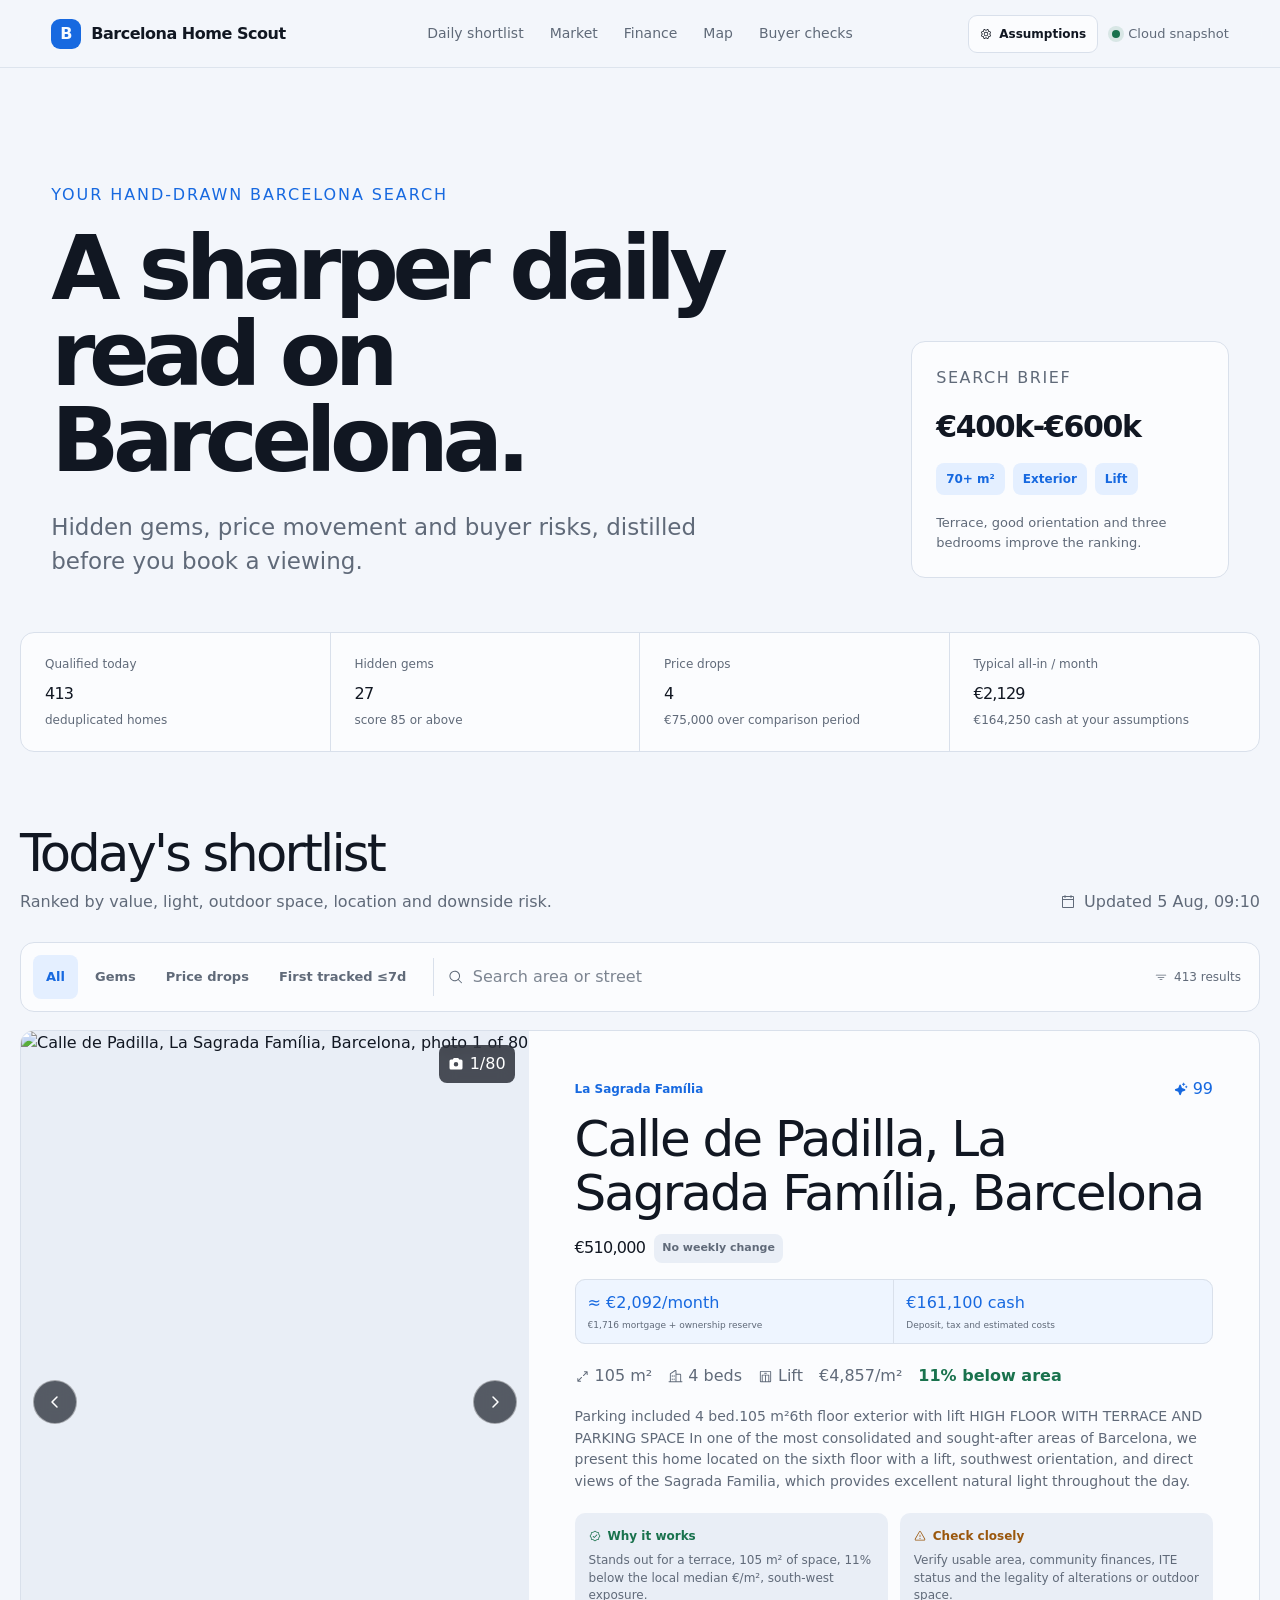
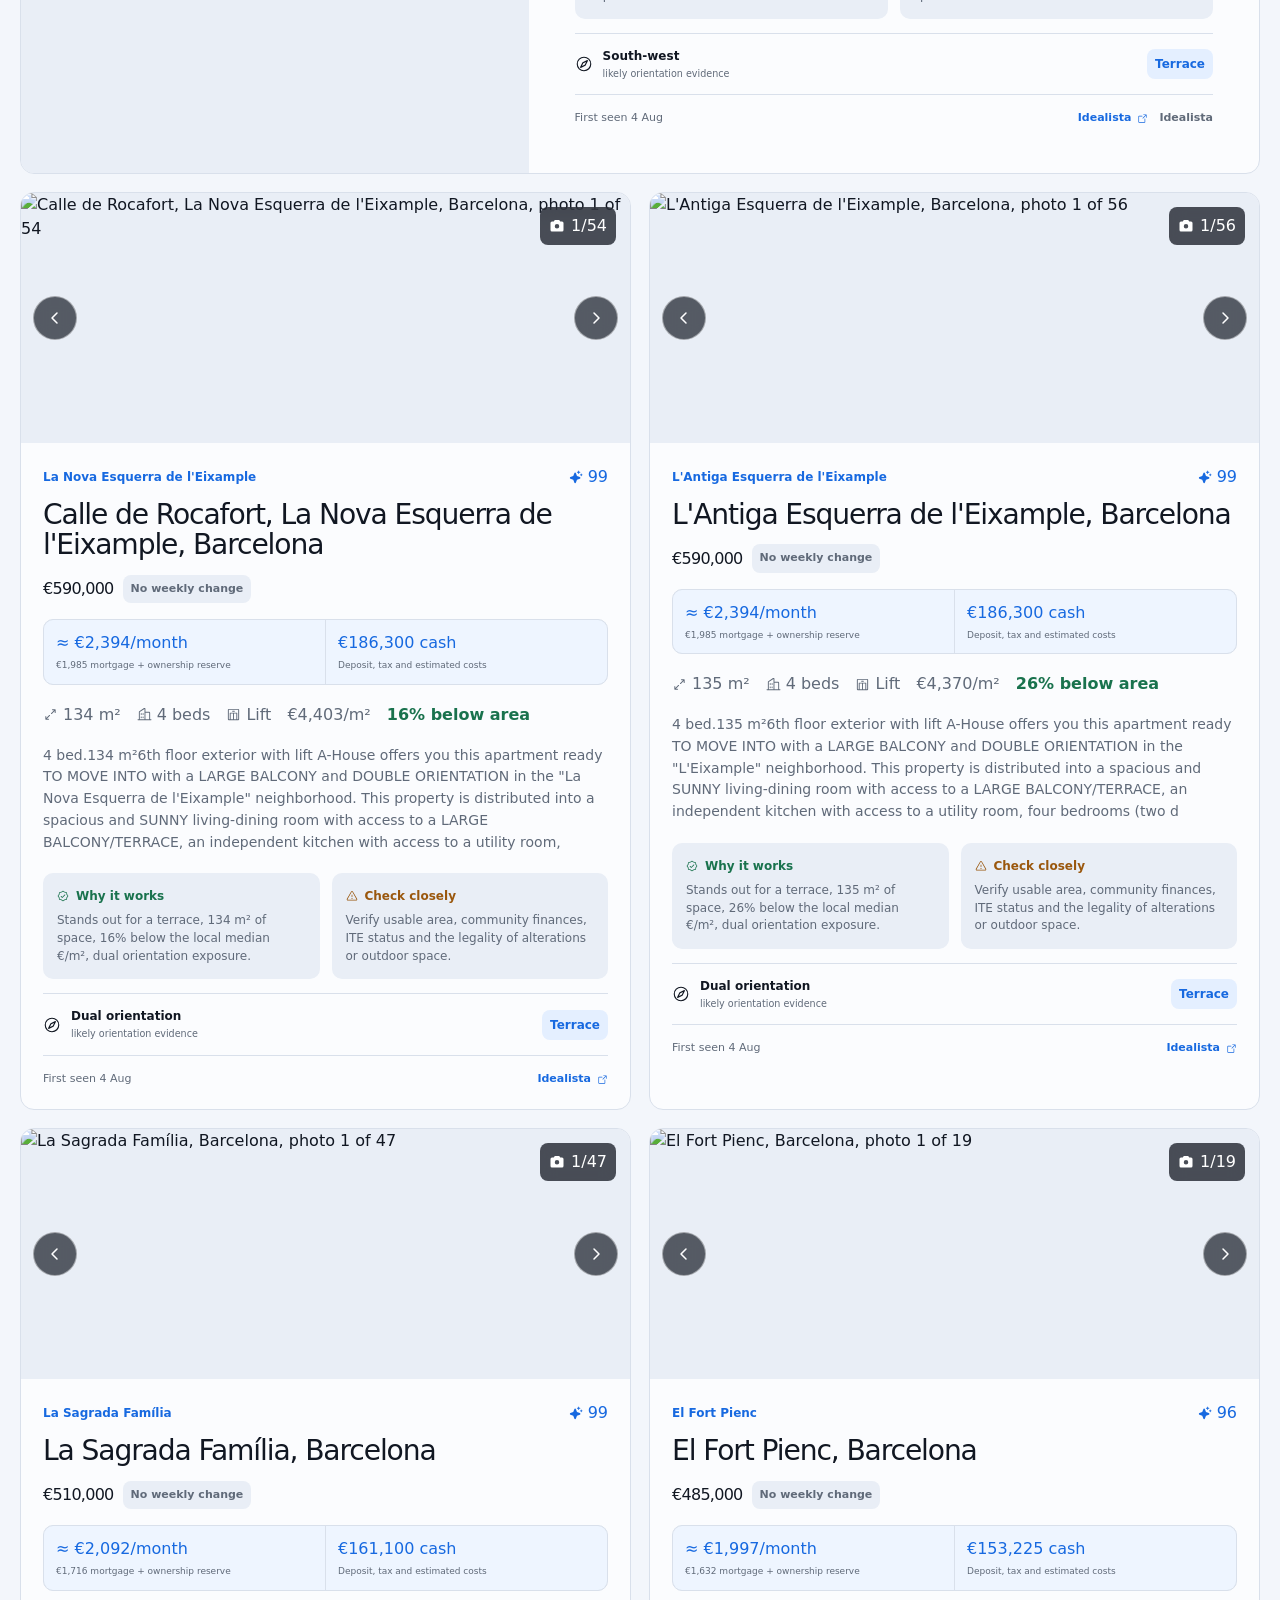
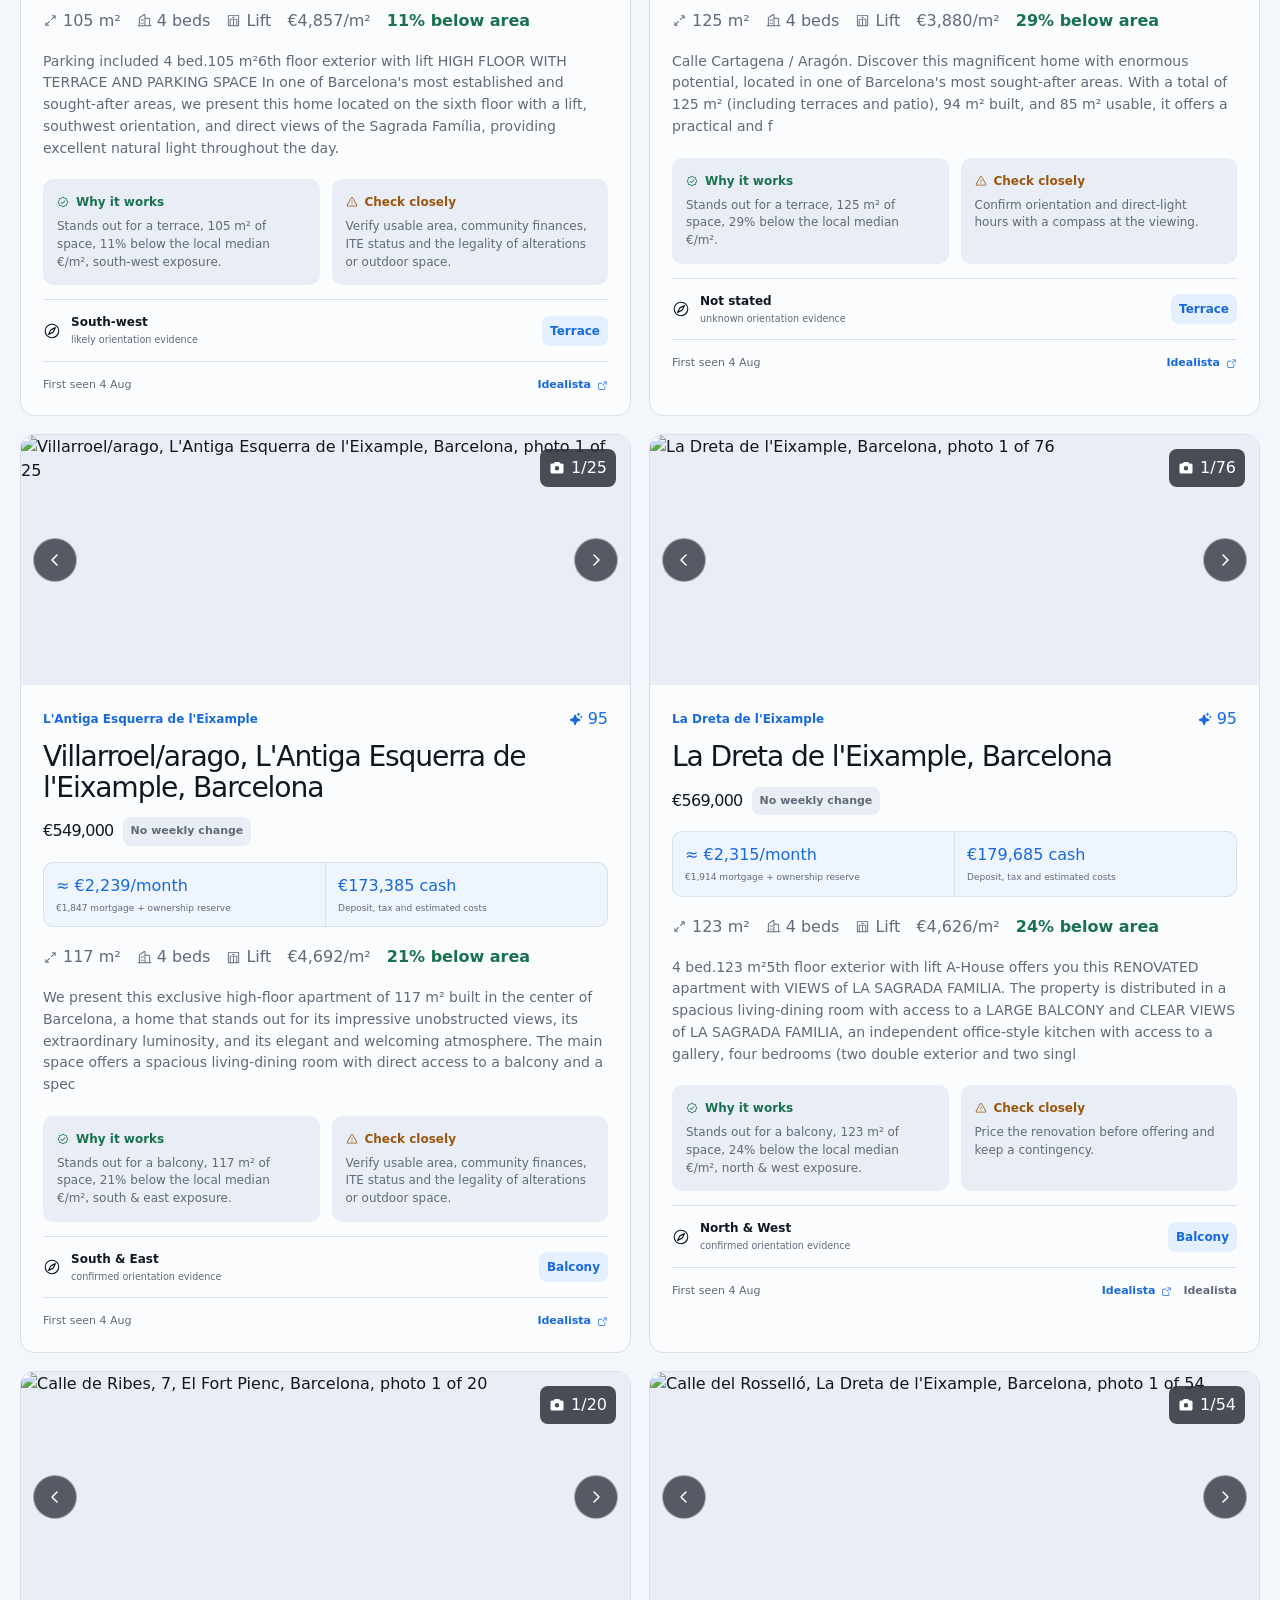
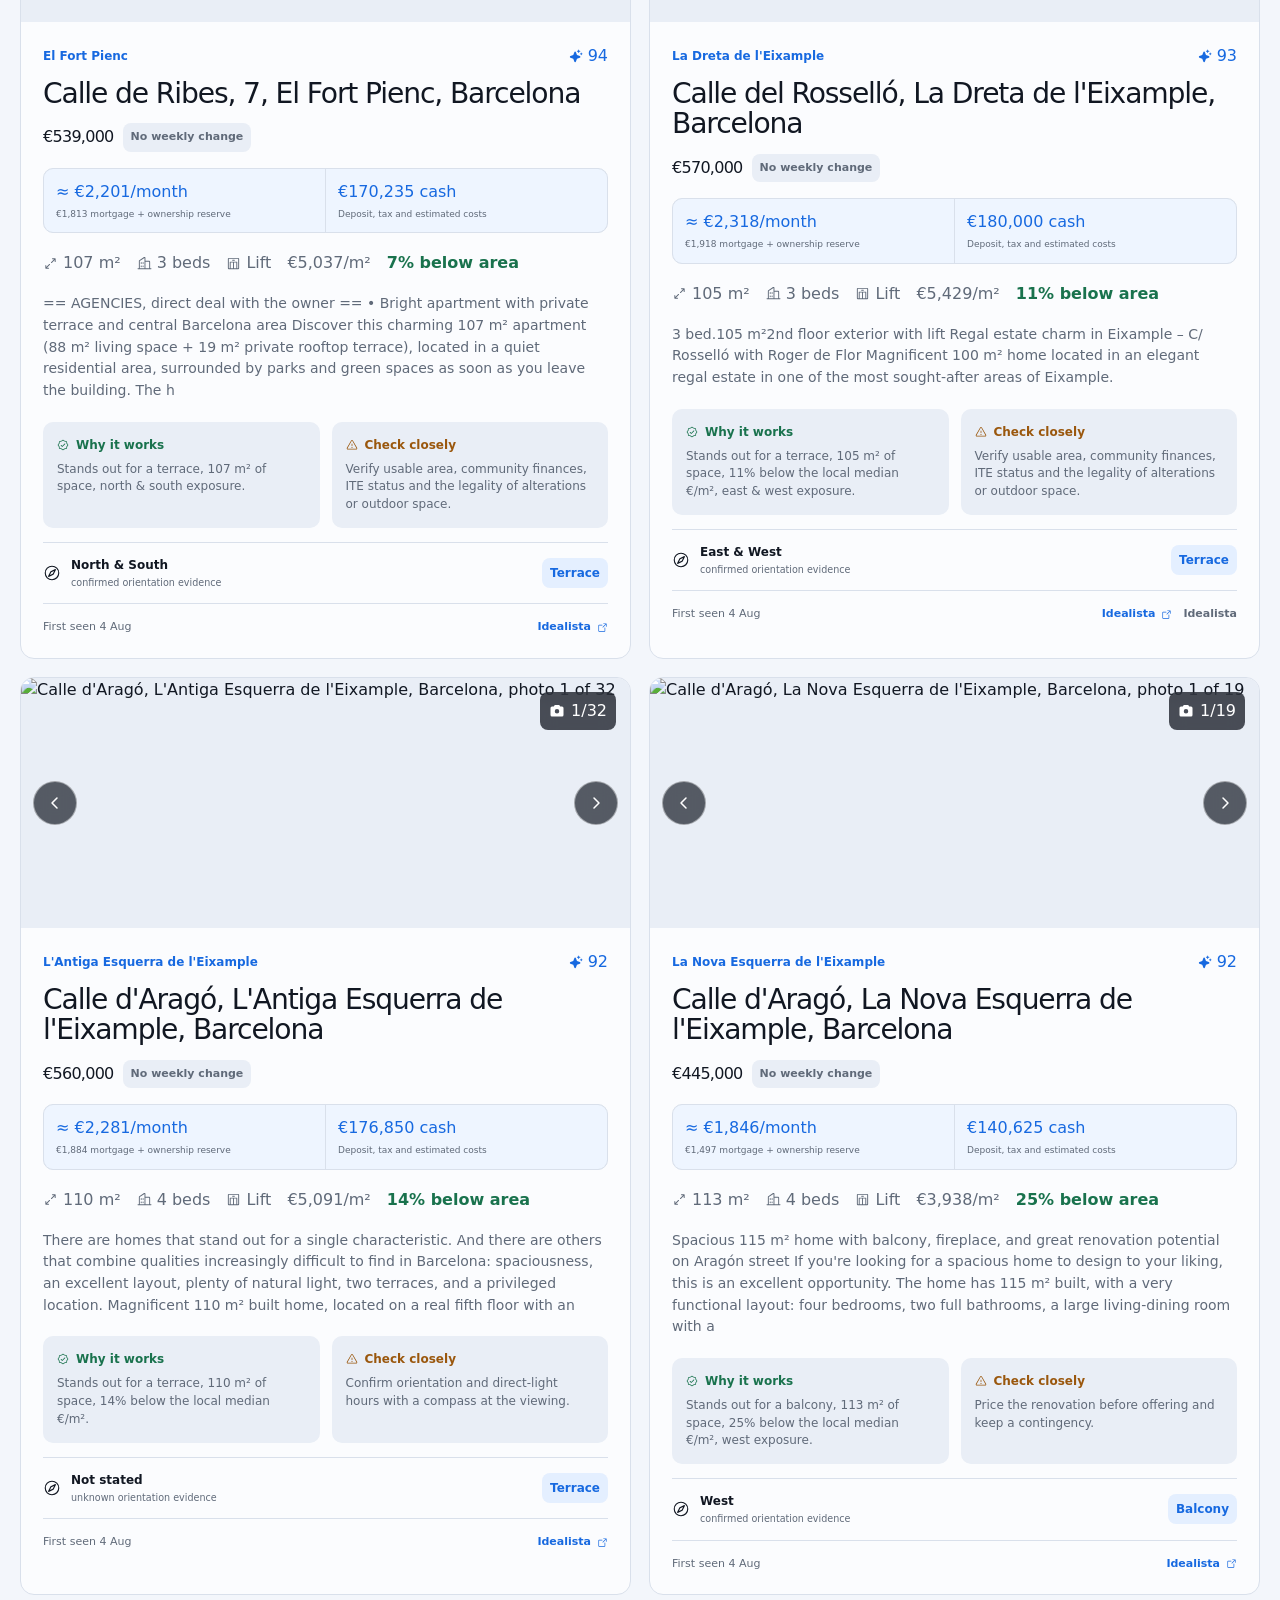
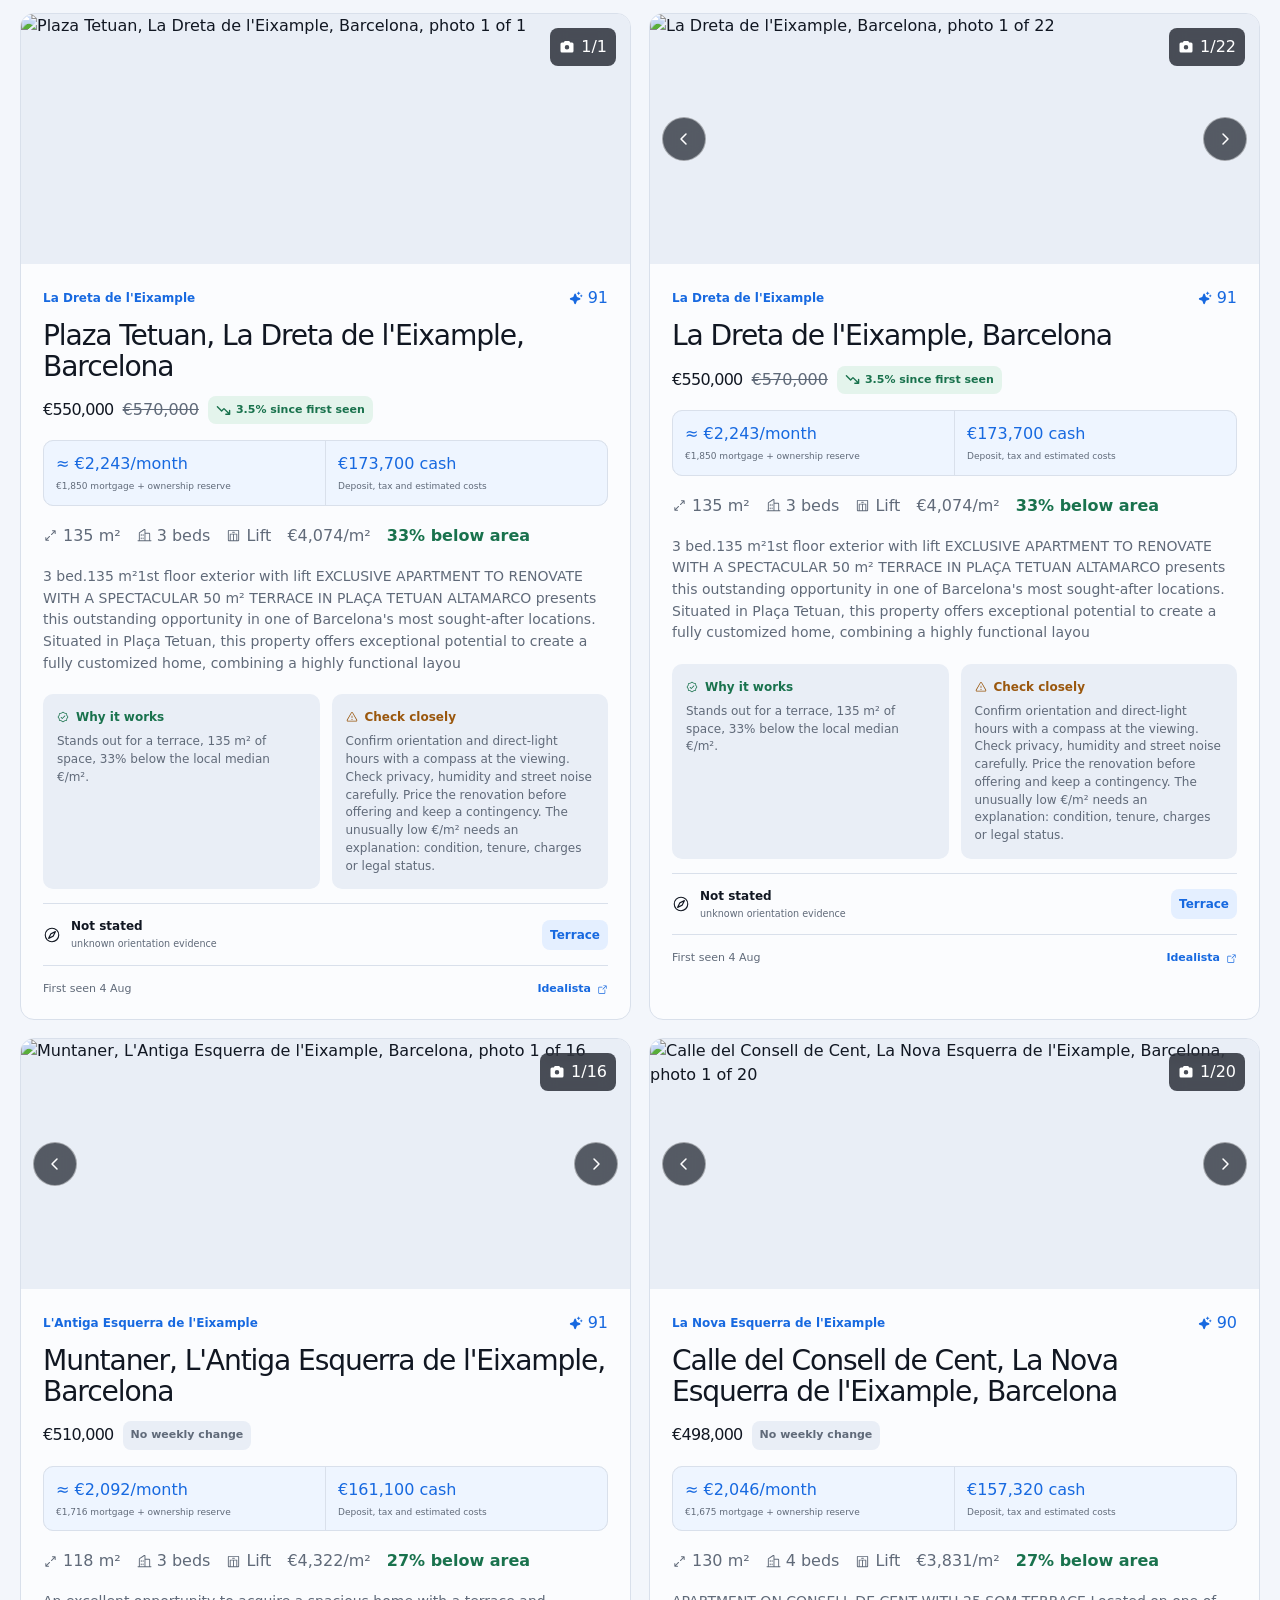
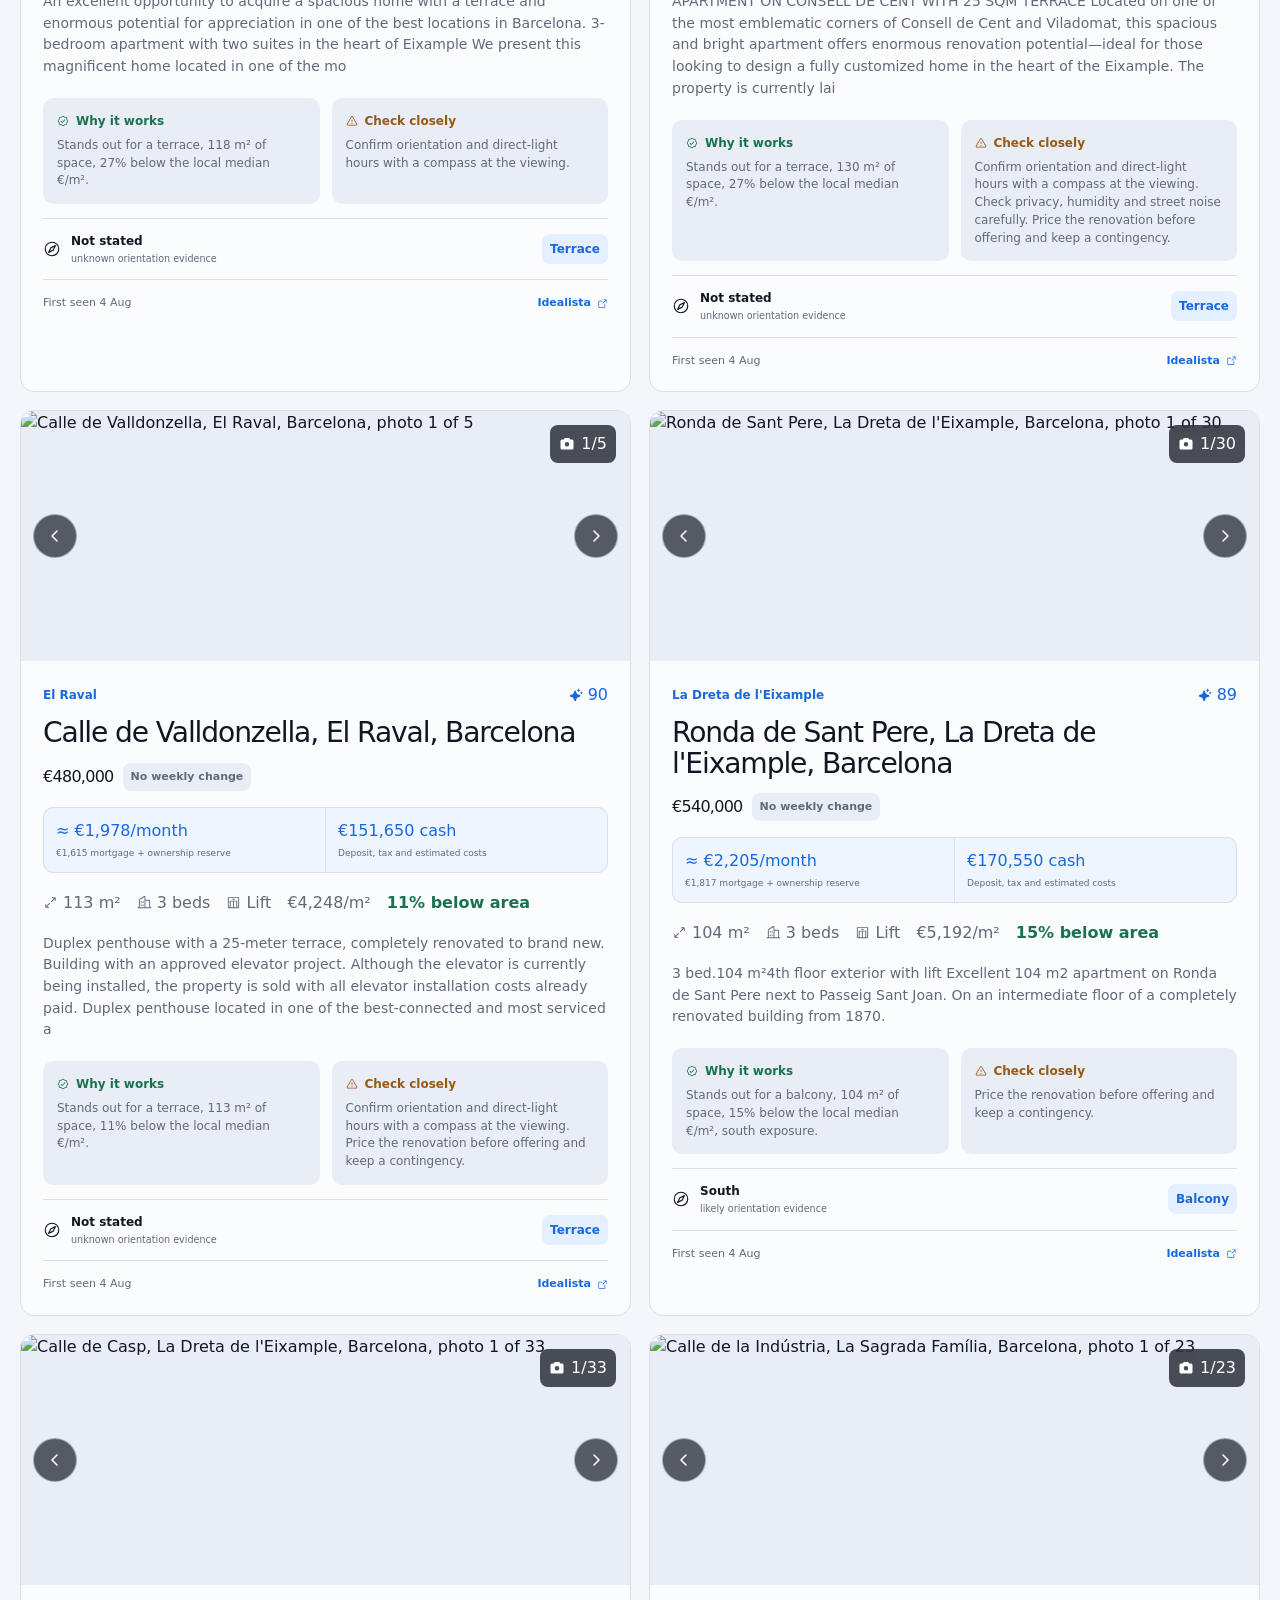
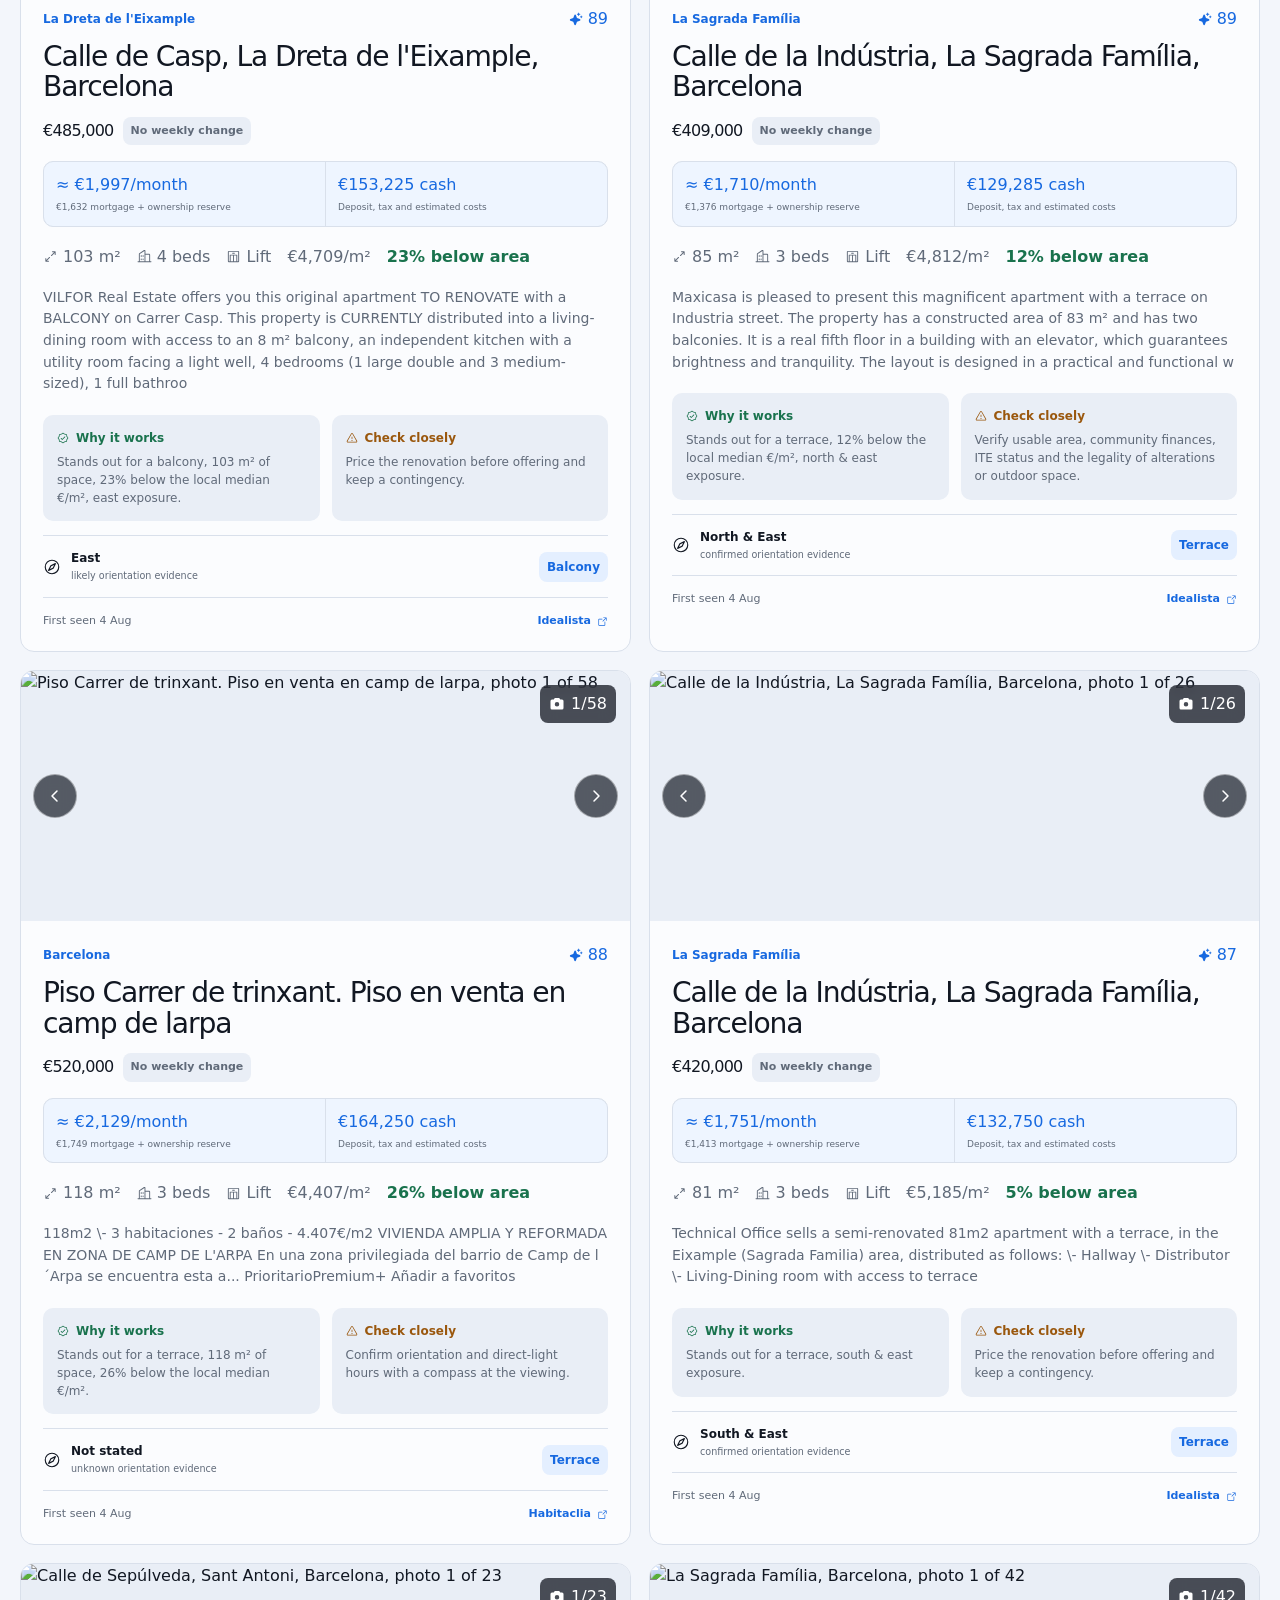
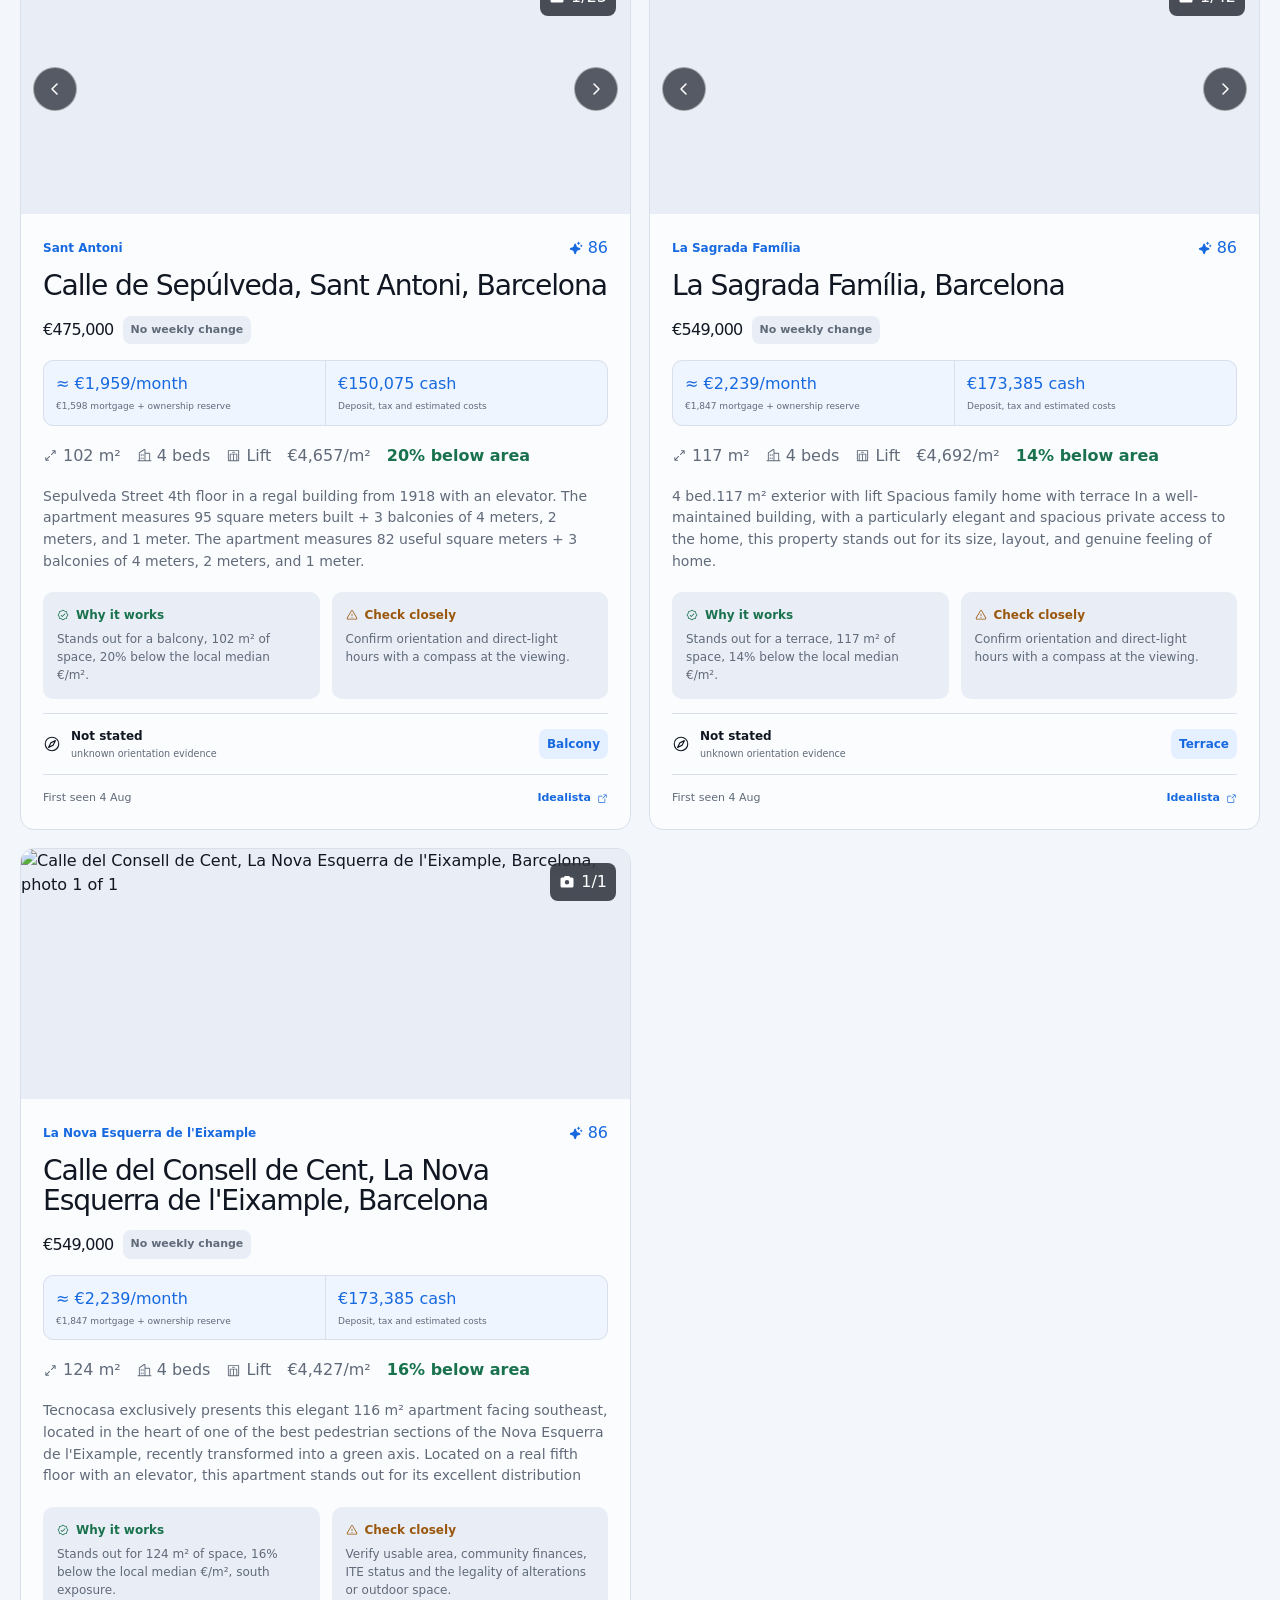
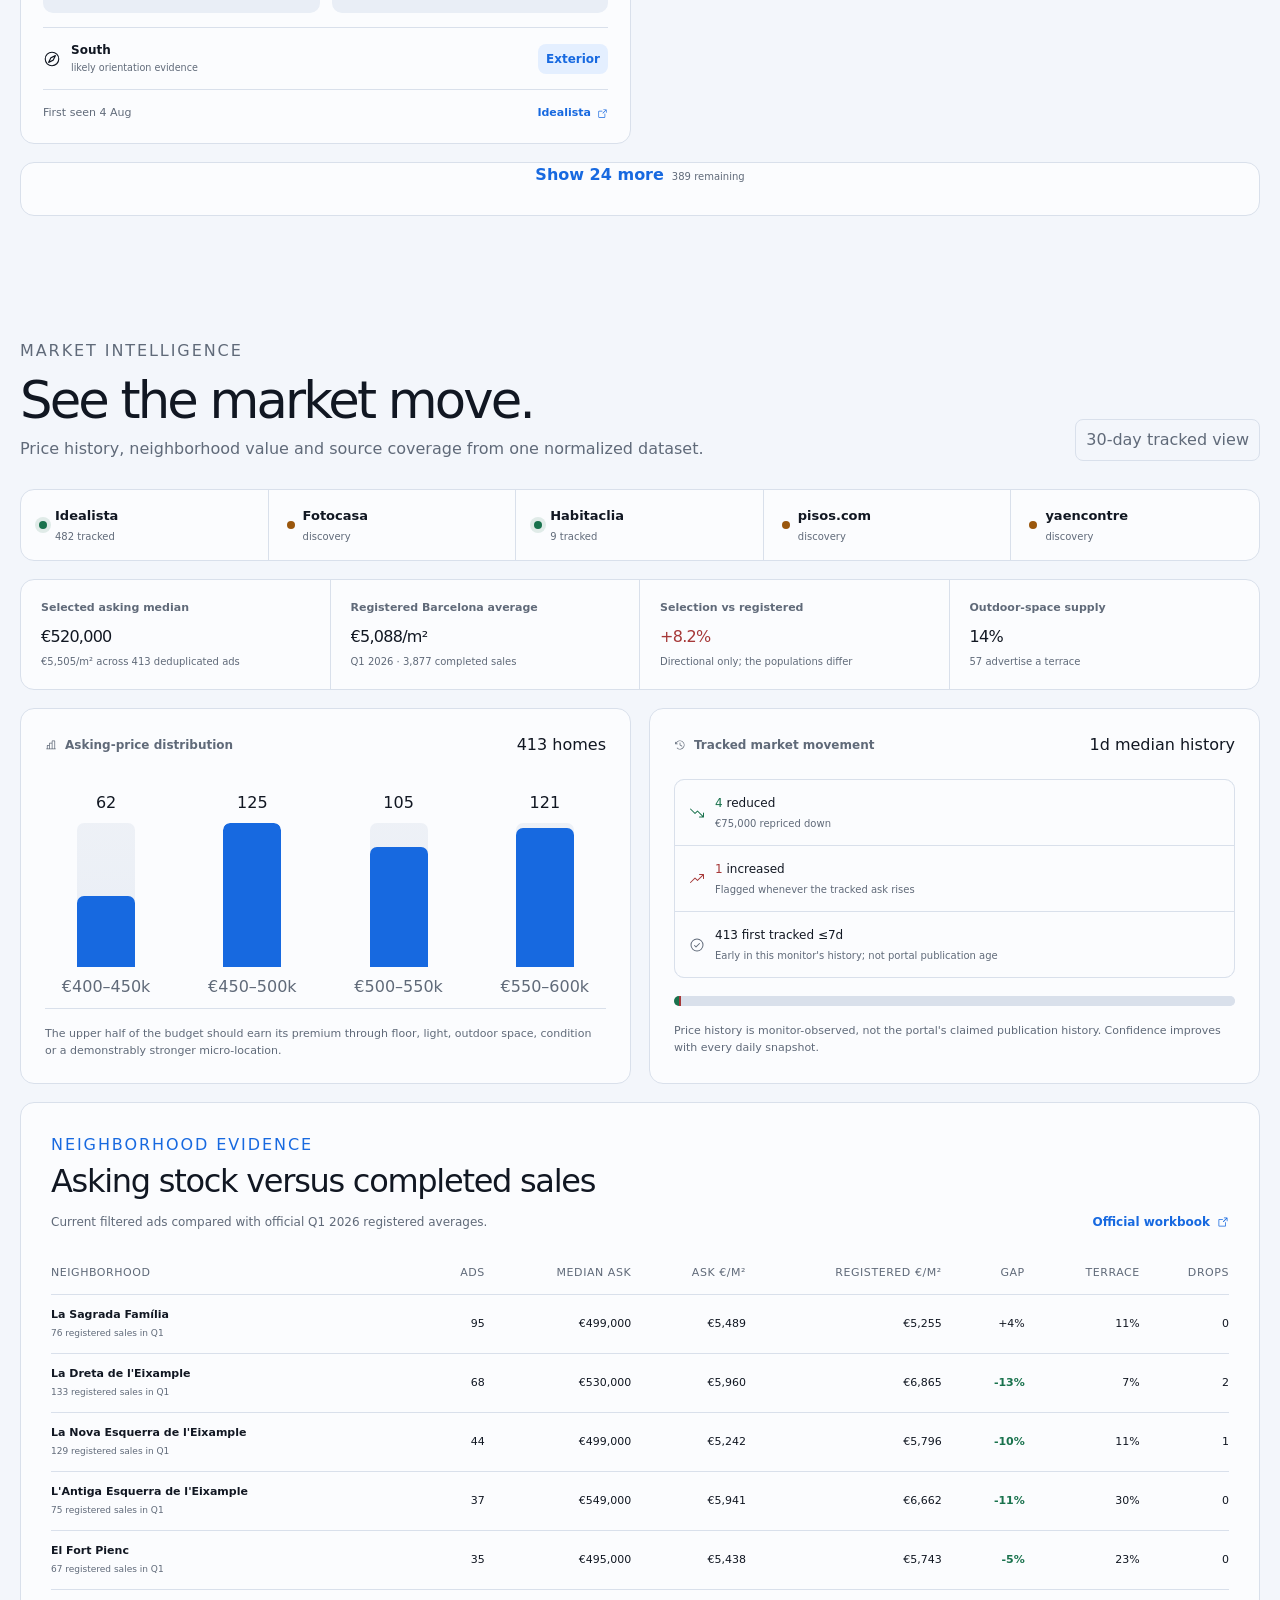
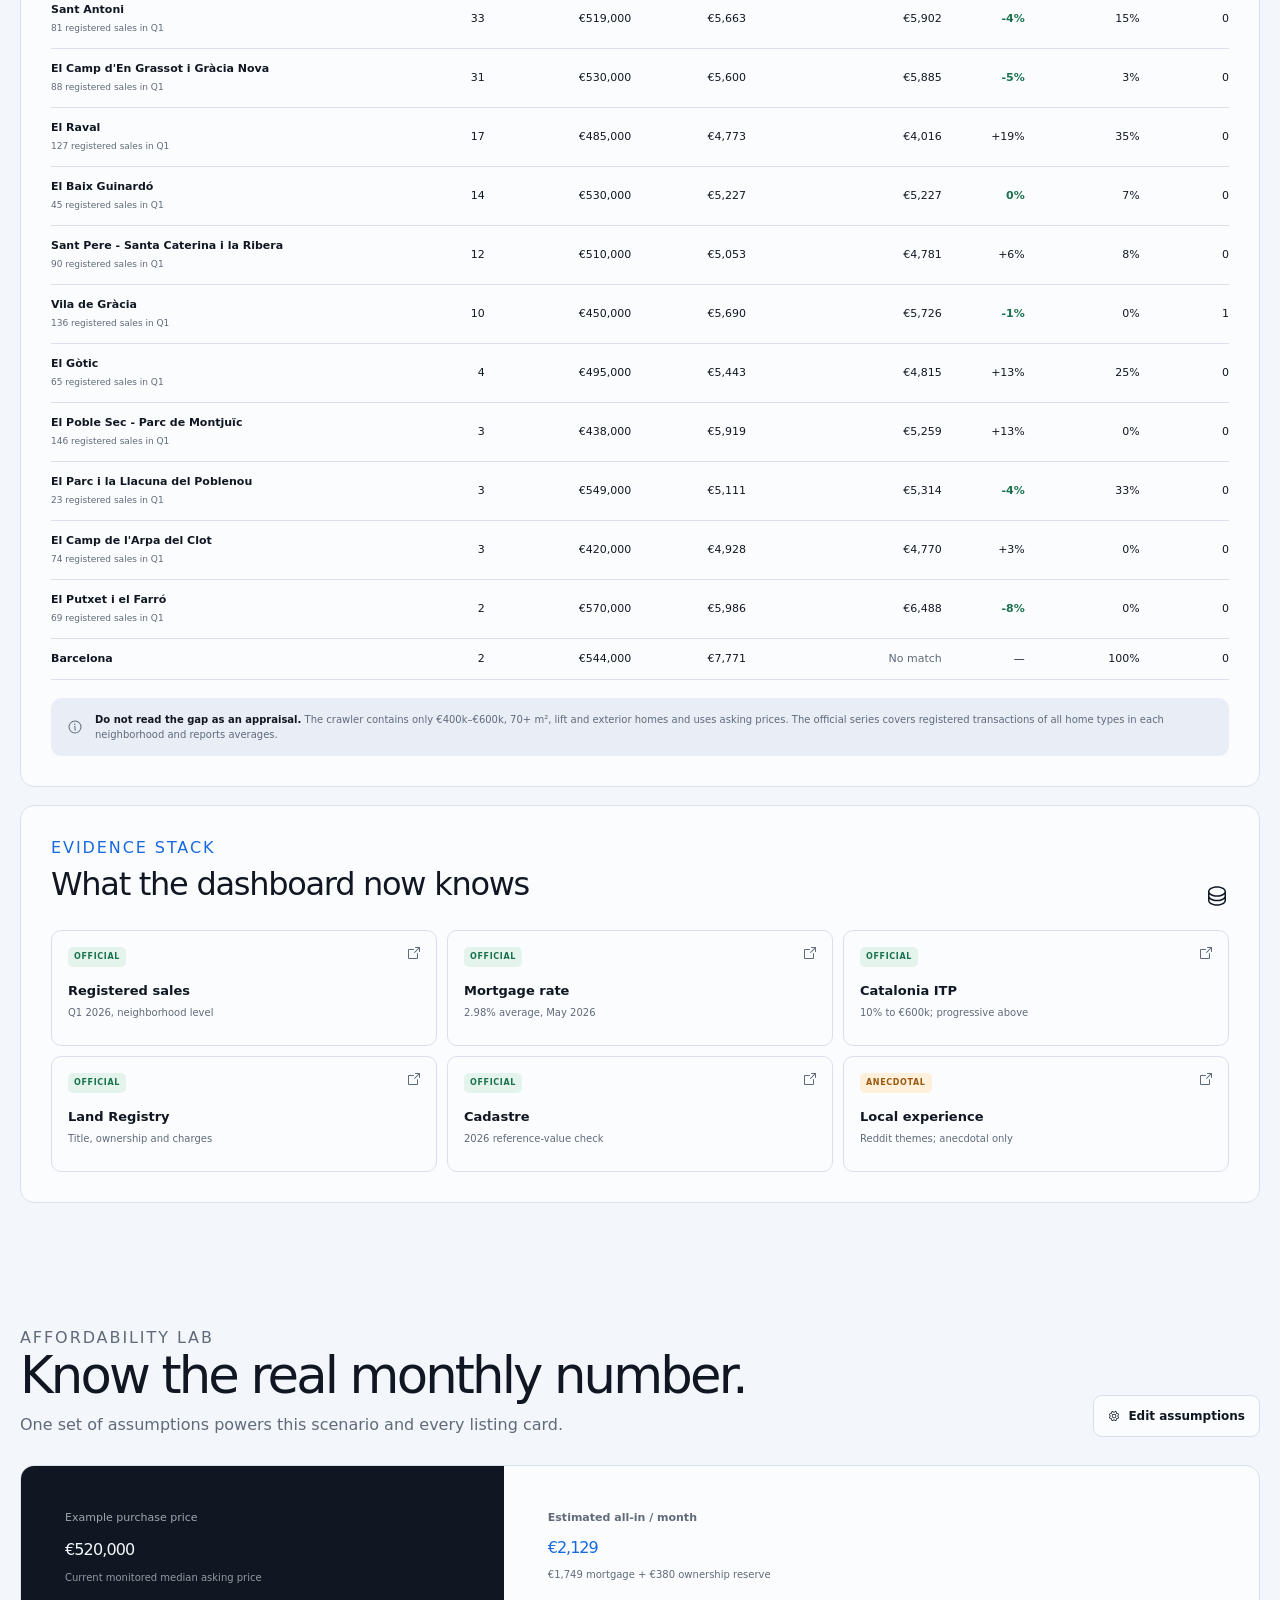
==== index.html @ 6742b520 "Publish Barcelona Home Scout" ====
<!doctype html>
<html lang="en">
  <head>
    <meta charset="UTF-8" />
    <meta name="viewport" content="width=device-width, initial-scale=1.0" />
    <meta name="theme-color" content="#f3f6fb" />
    <meta name="description" content="Daily Barcelona home shortlist, price history, market intelligence and buyer checks." />
    <meta property="og:title" content="Barcelona Home Scout" />
    <meta property="og:description" content="A sharper daily read on Barcelona property." />
    <meta property="og:image" content="og.png" />
    <title>Barcelona Home Scout</title>

    <script type="importmap">
      {"imports":{"maplibre-gl":"https://esm.sh/maplibre-gl@6.1.0"}}
    </script>
    <script type="module" crossorigin src="/assets/index-9-mcJP5x.js"></script>
    <link rel="stylesheet" crossorigin href="/assets/index-QOcXrT7m.css">
  </head>
  <body>
    <div id="root"></div>
  </body>
</html>
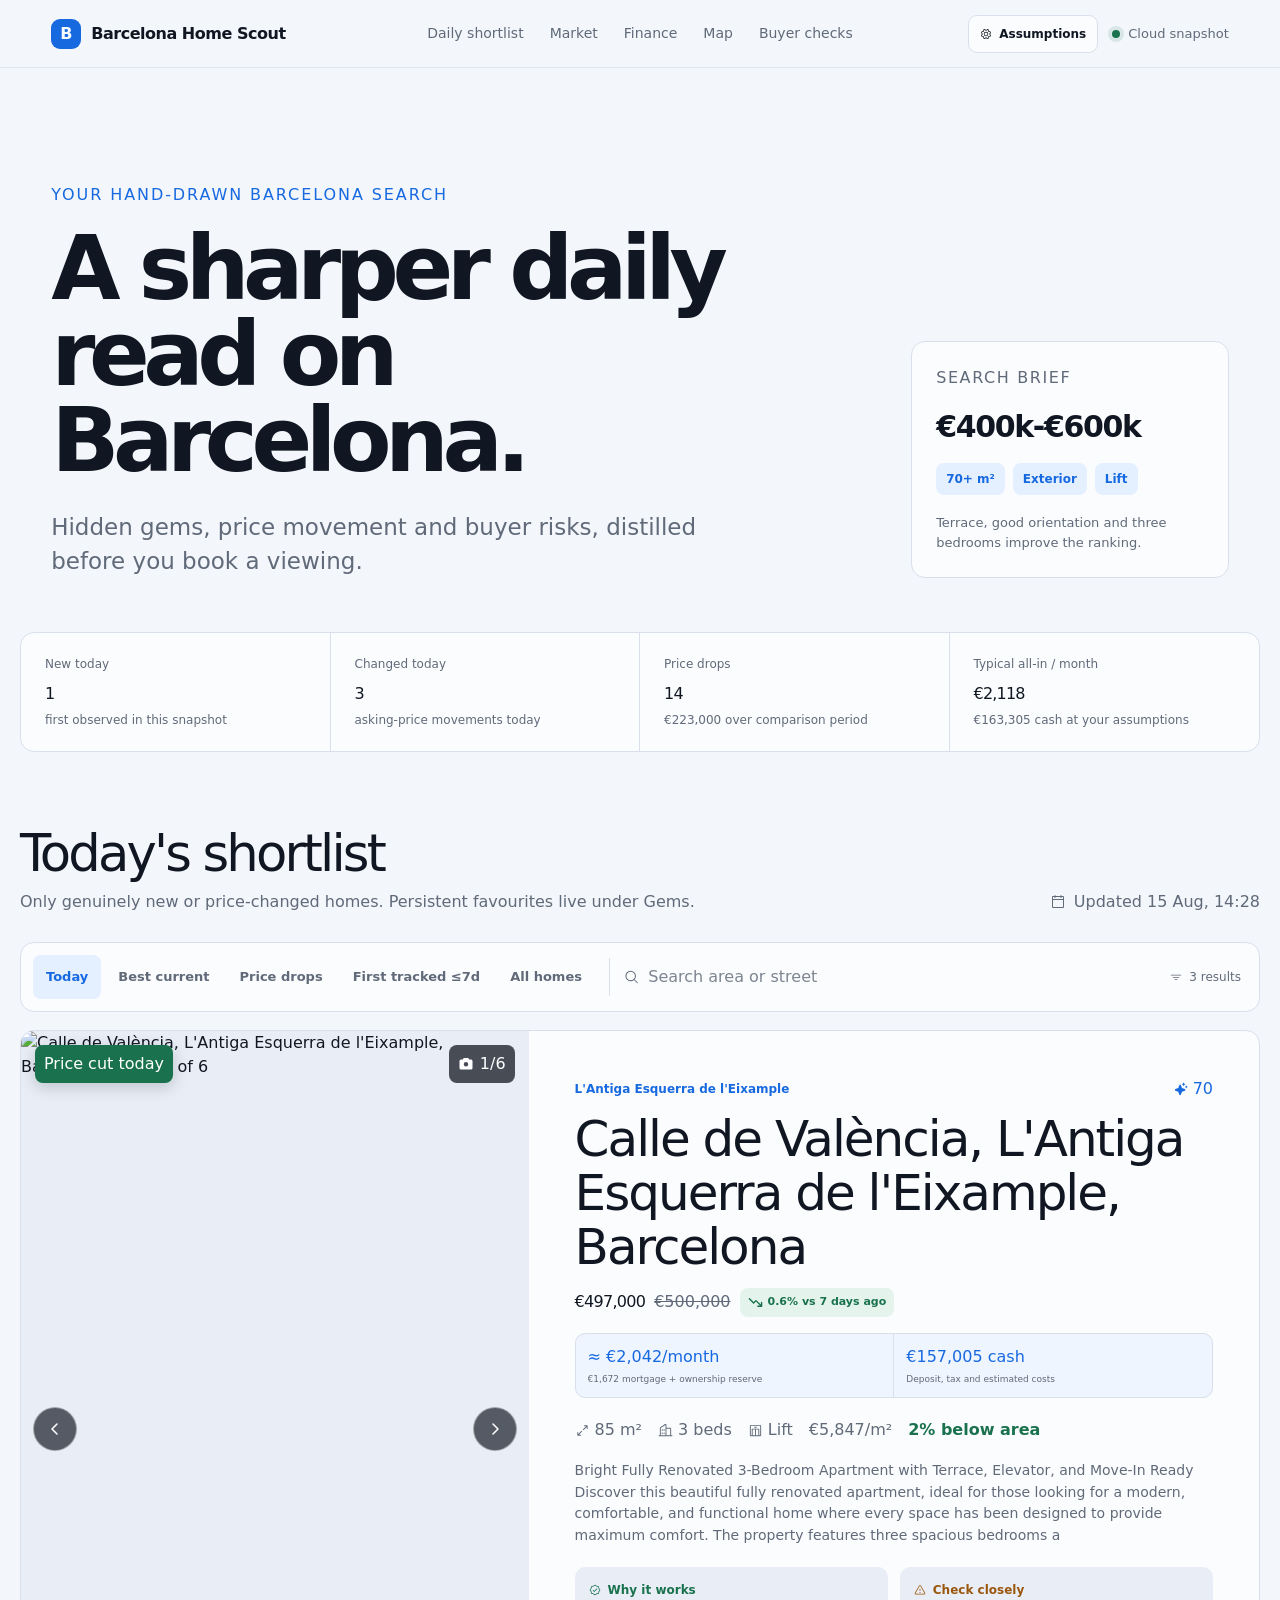
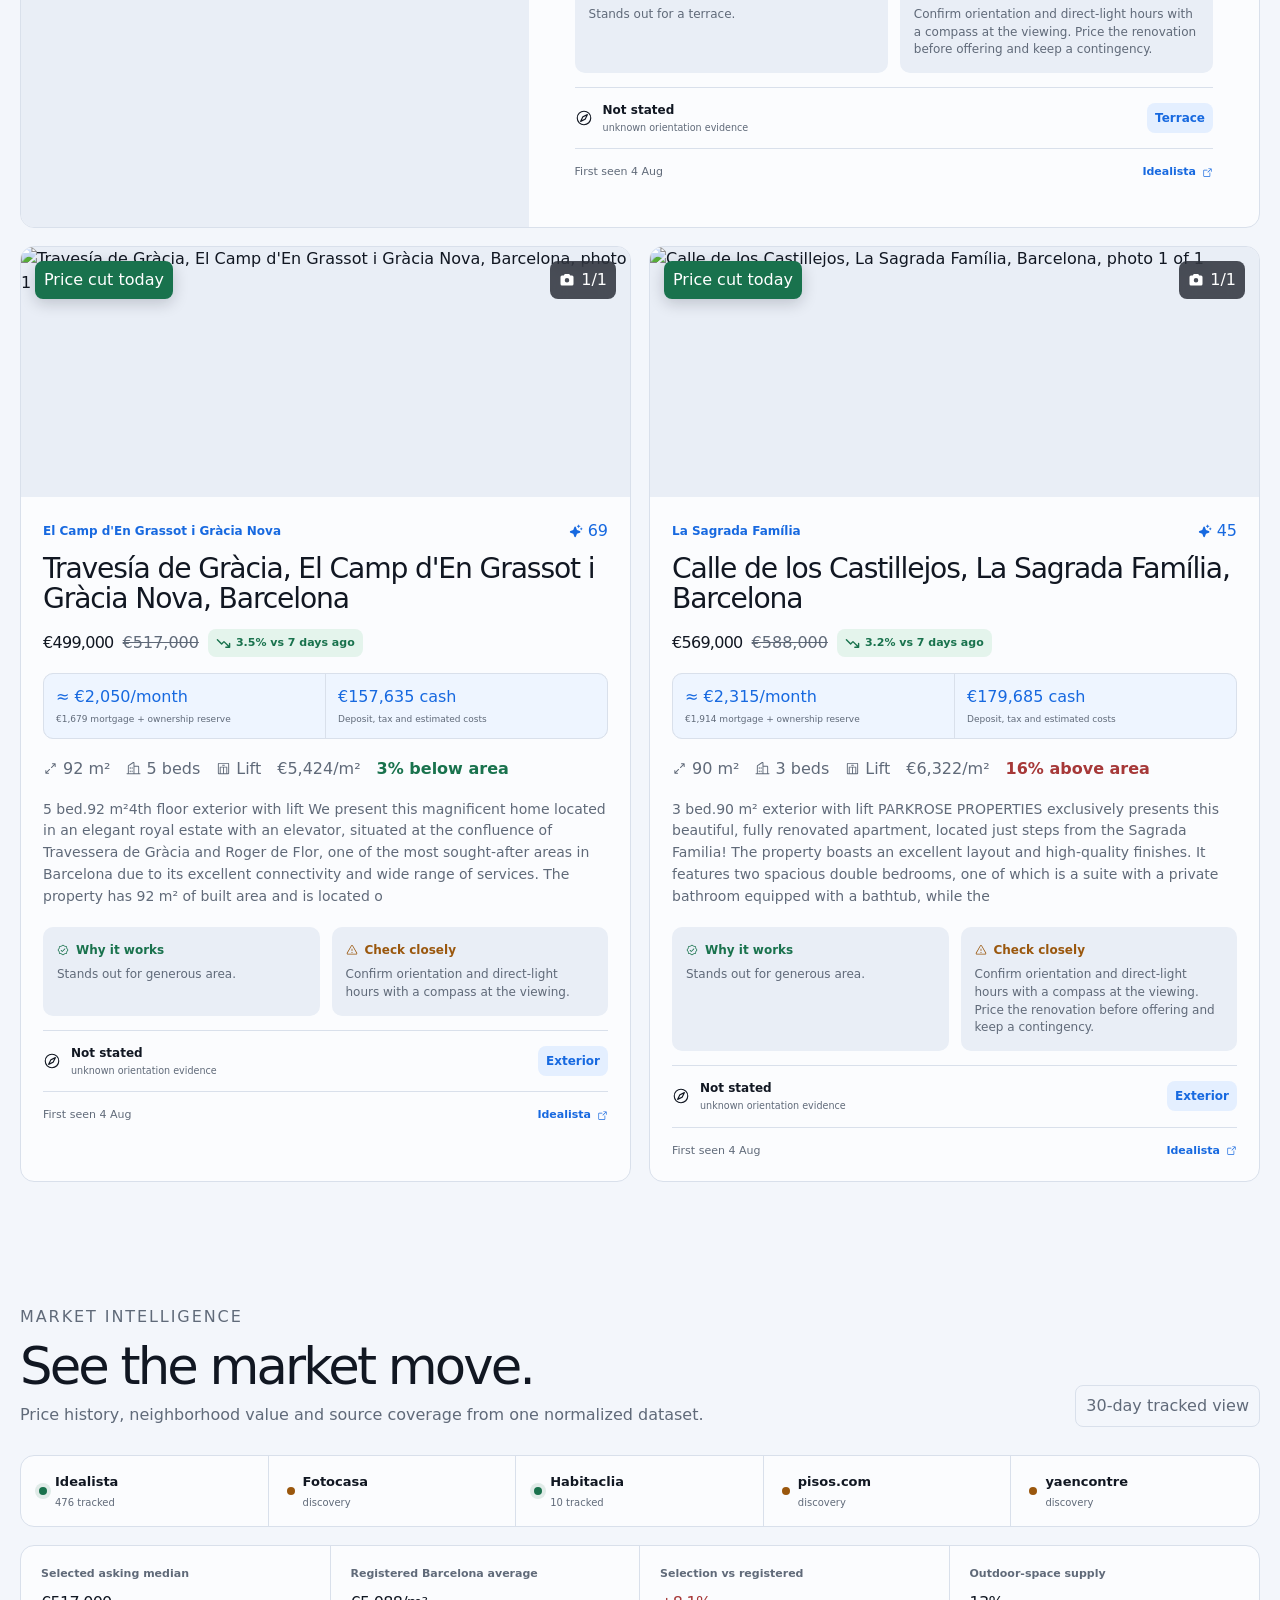
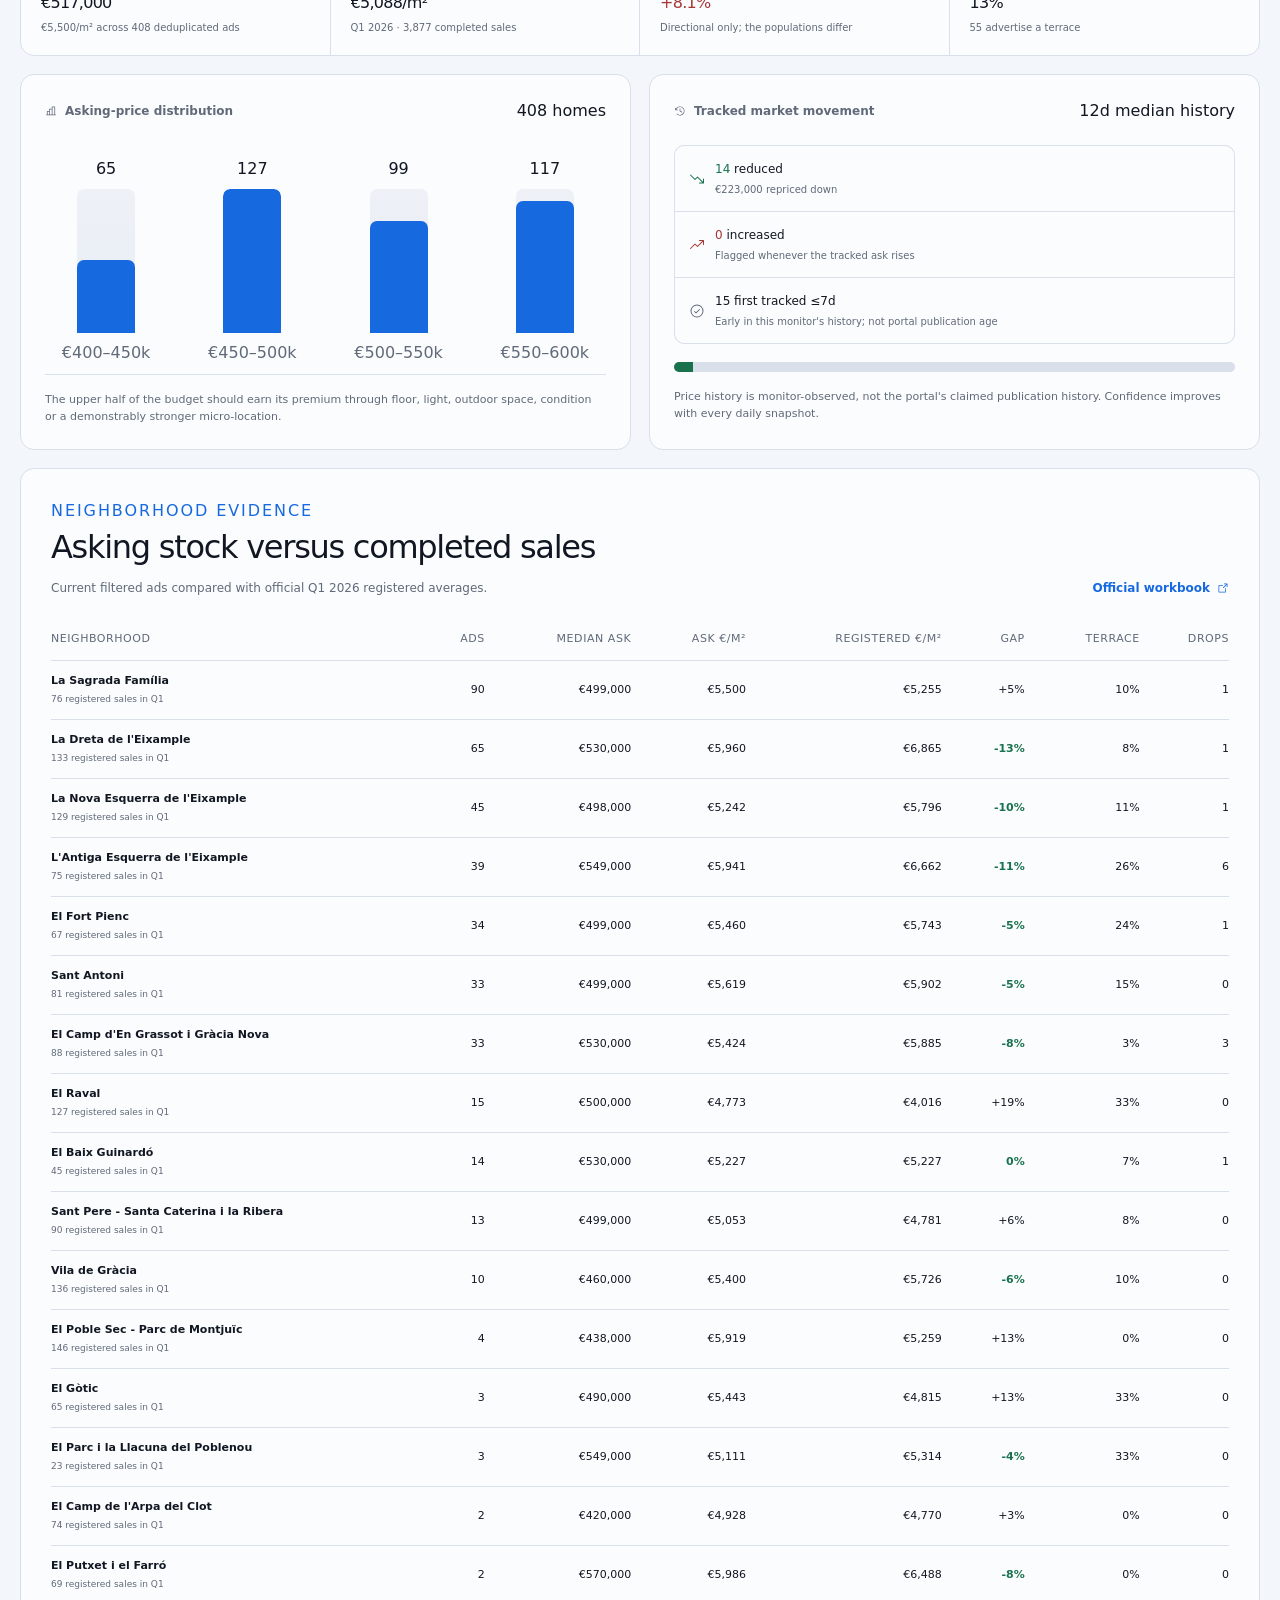
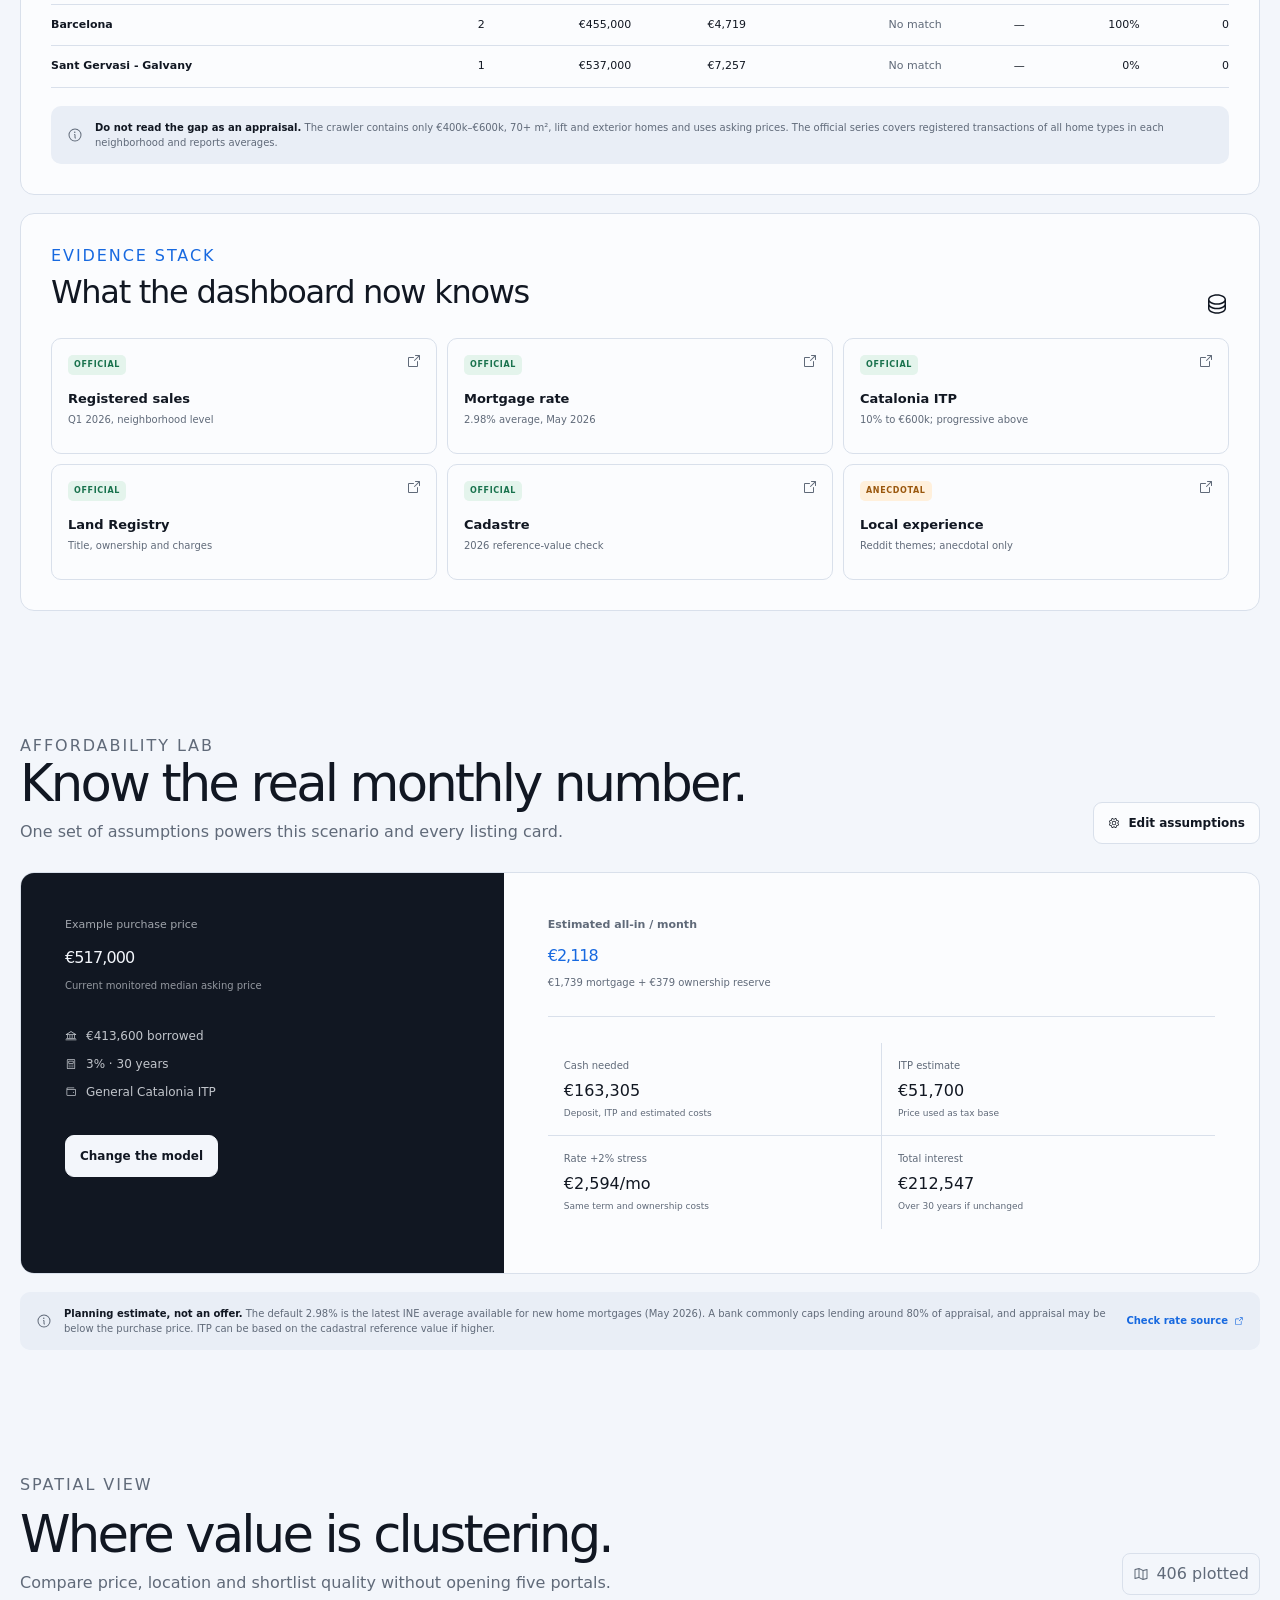
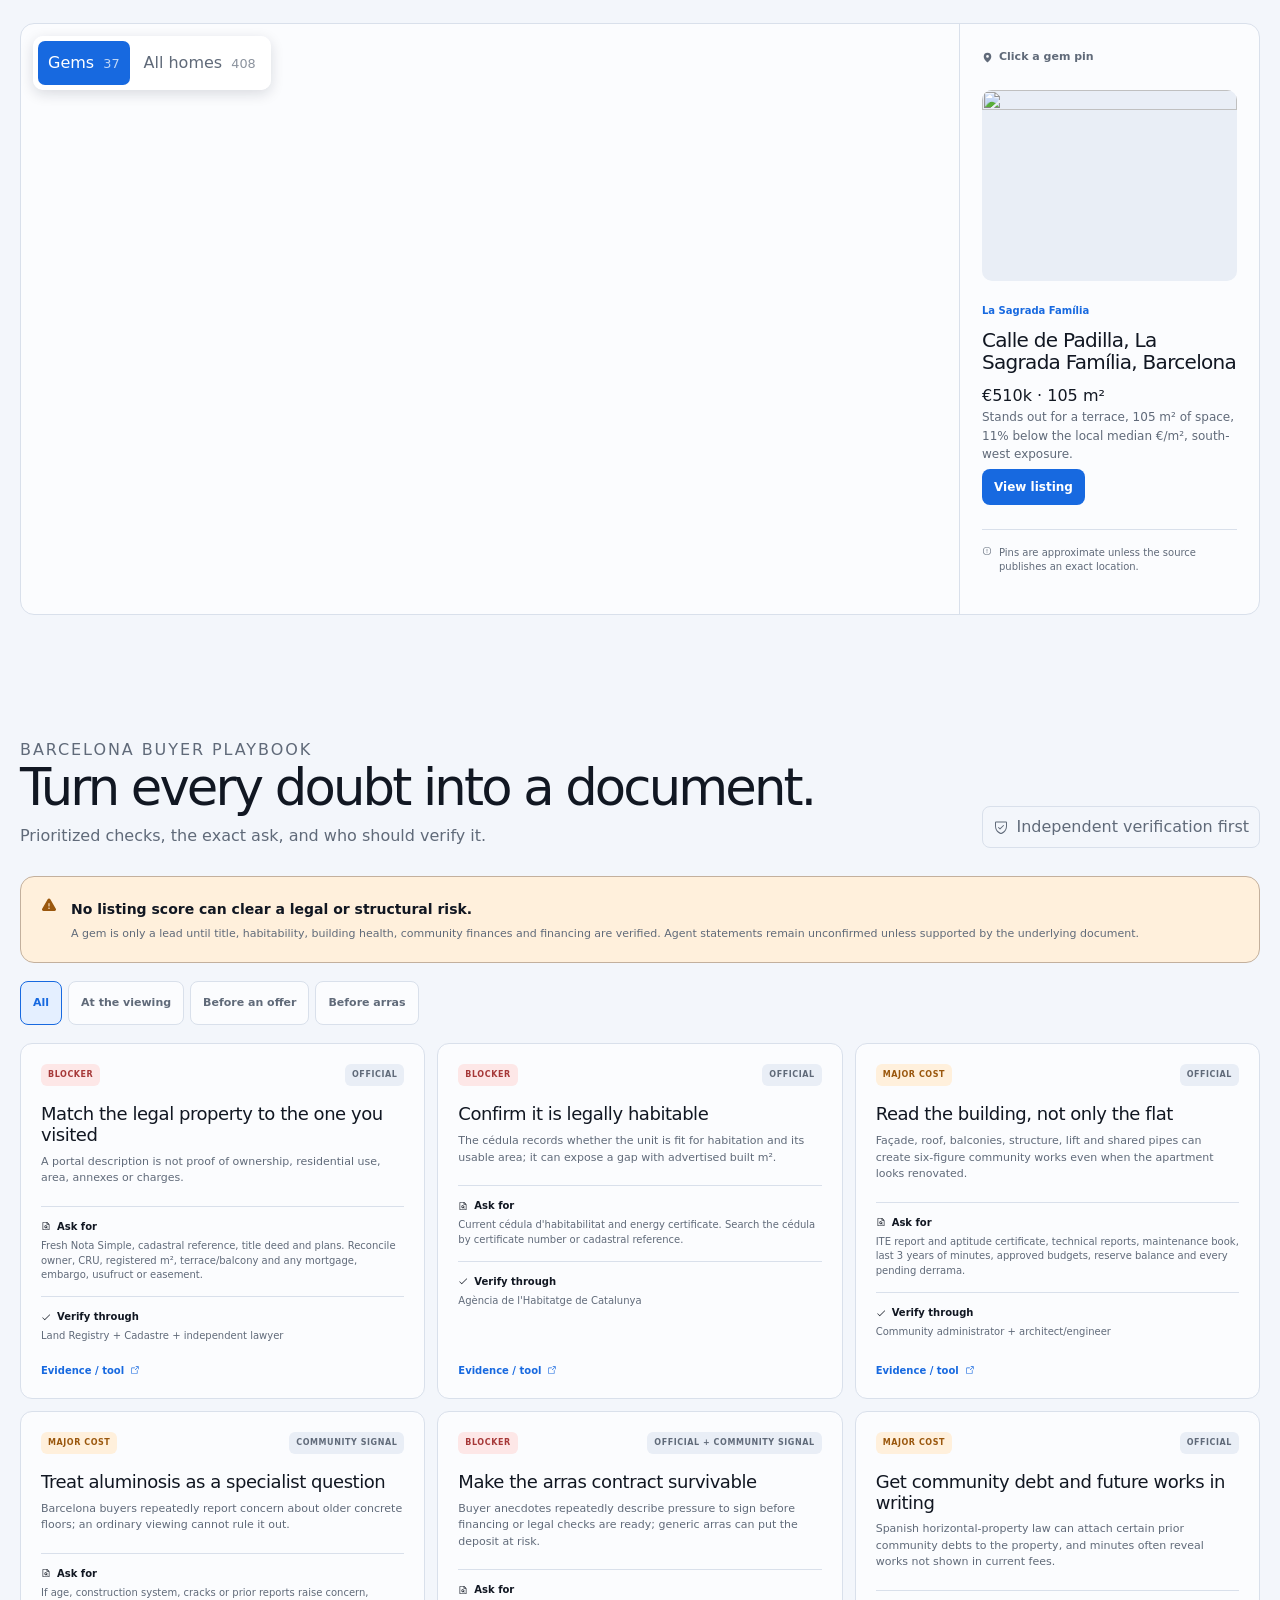
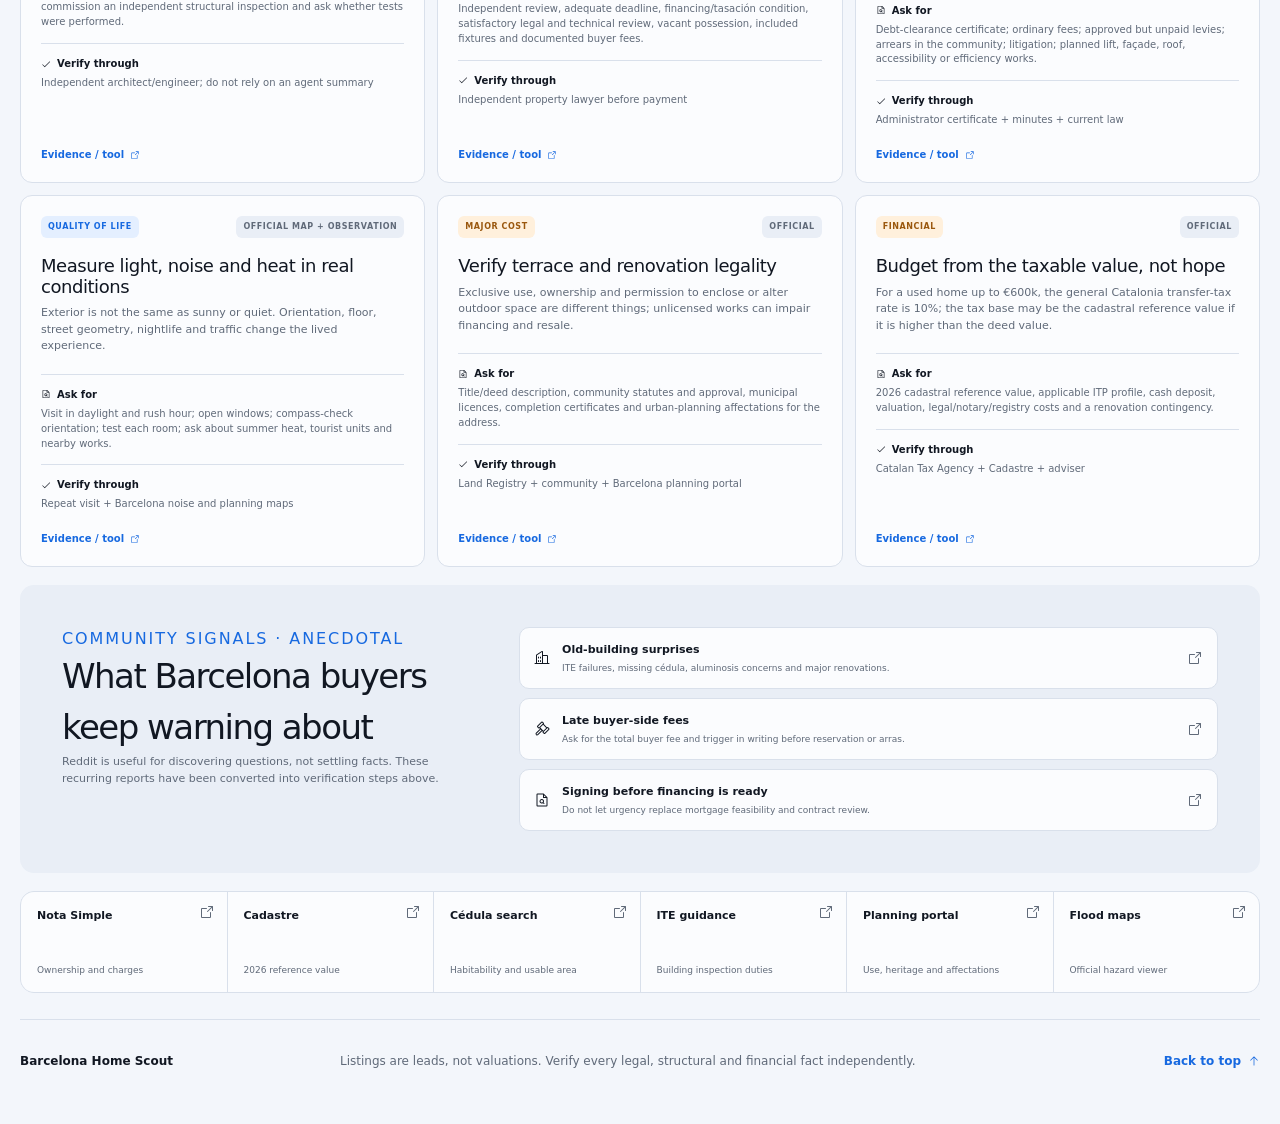
==== commit c32ee09c: "data: refresh public Barcelona dashboard" ====
--- a/index.html
+++ b/index.html
@@ -13,8 +13,8 @@
     <script type="importmap">
       {"imports":{"maplibre-gl":"https://esm.sh/maplibre-gl@6.1.0"}}
     </script>
-    <script type="module" crossorigin src="/assets/index-9-mcJP5x.js"></script>
-    <link rel="stylesheet" crossorigin href="/assets/index-QOcXrT7m.css">
+    <script type="module" crossorigin src="/assets/index-Cl1sTMTX.js"></script>
+    <link rel="stylesheet" crossorigin href="/assets/index-eO75Ks77.css">
   </head>
   <body>
     <div id="root"></div>
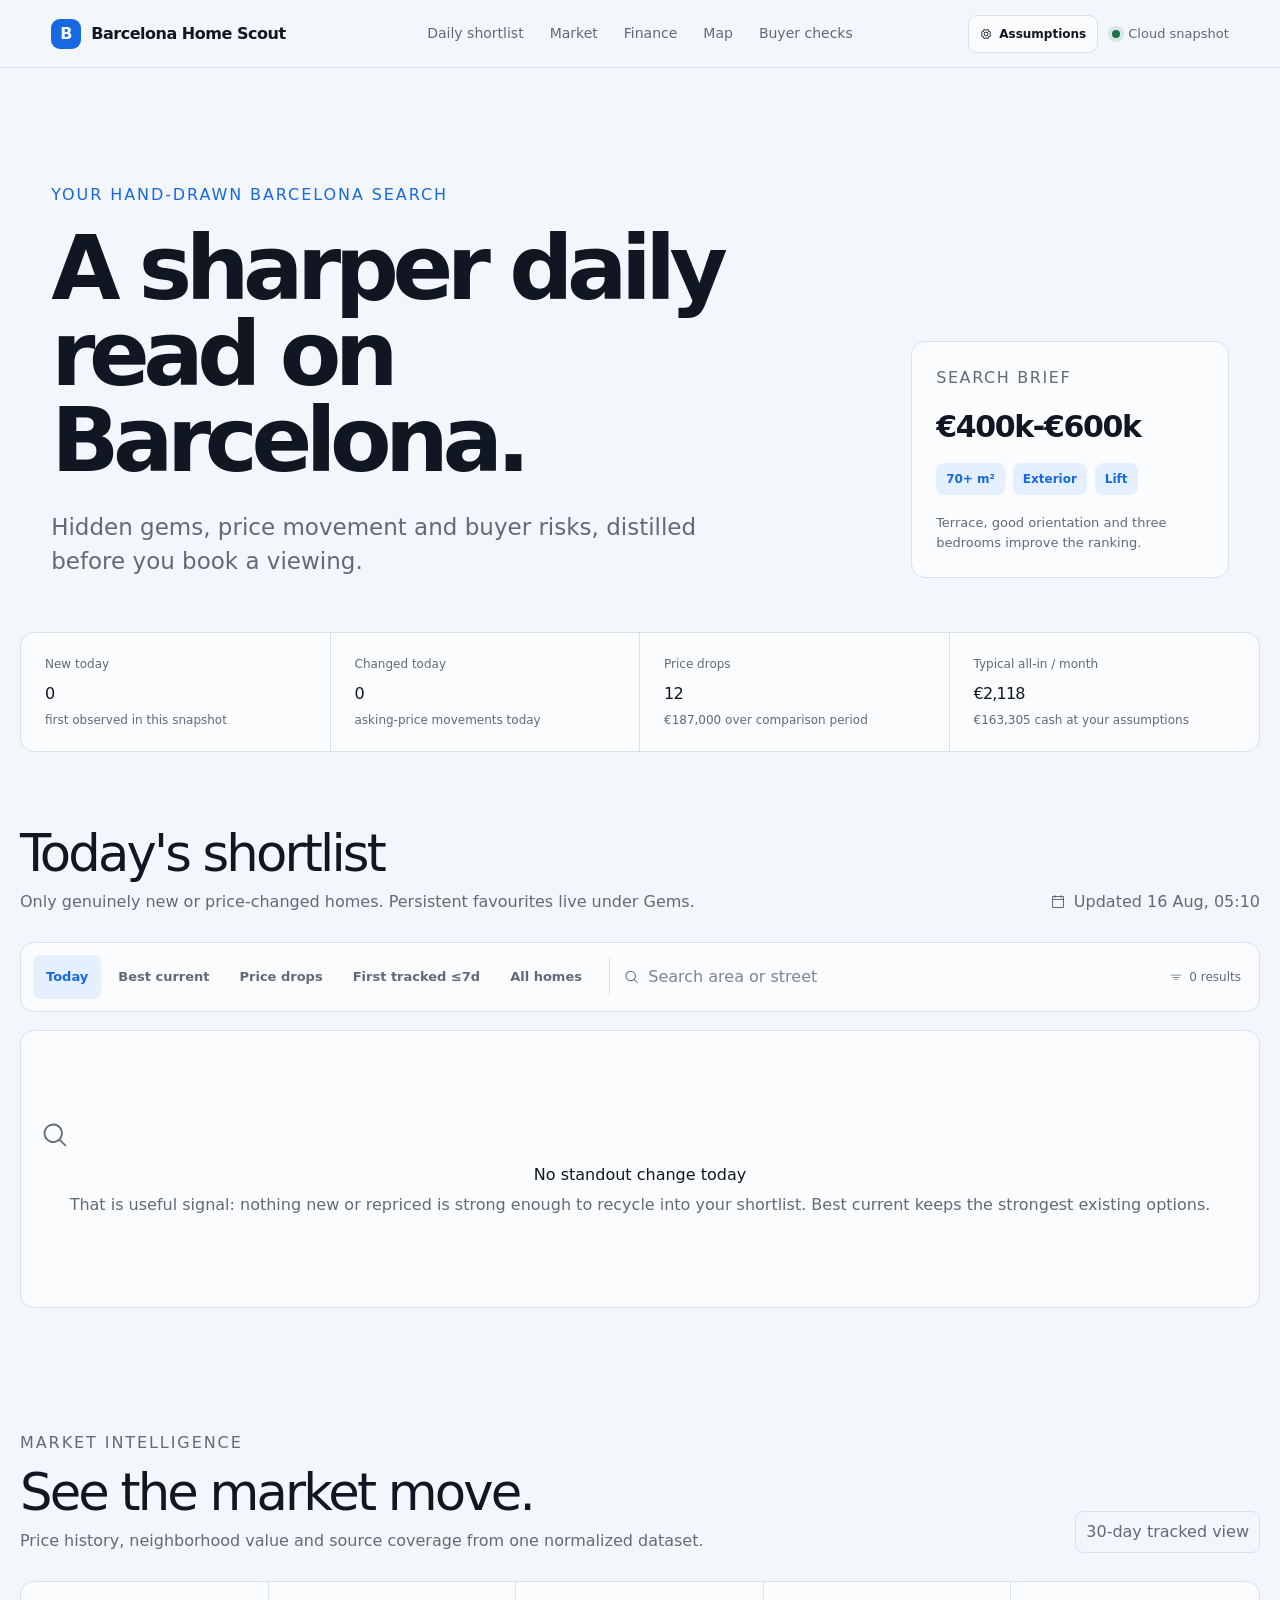
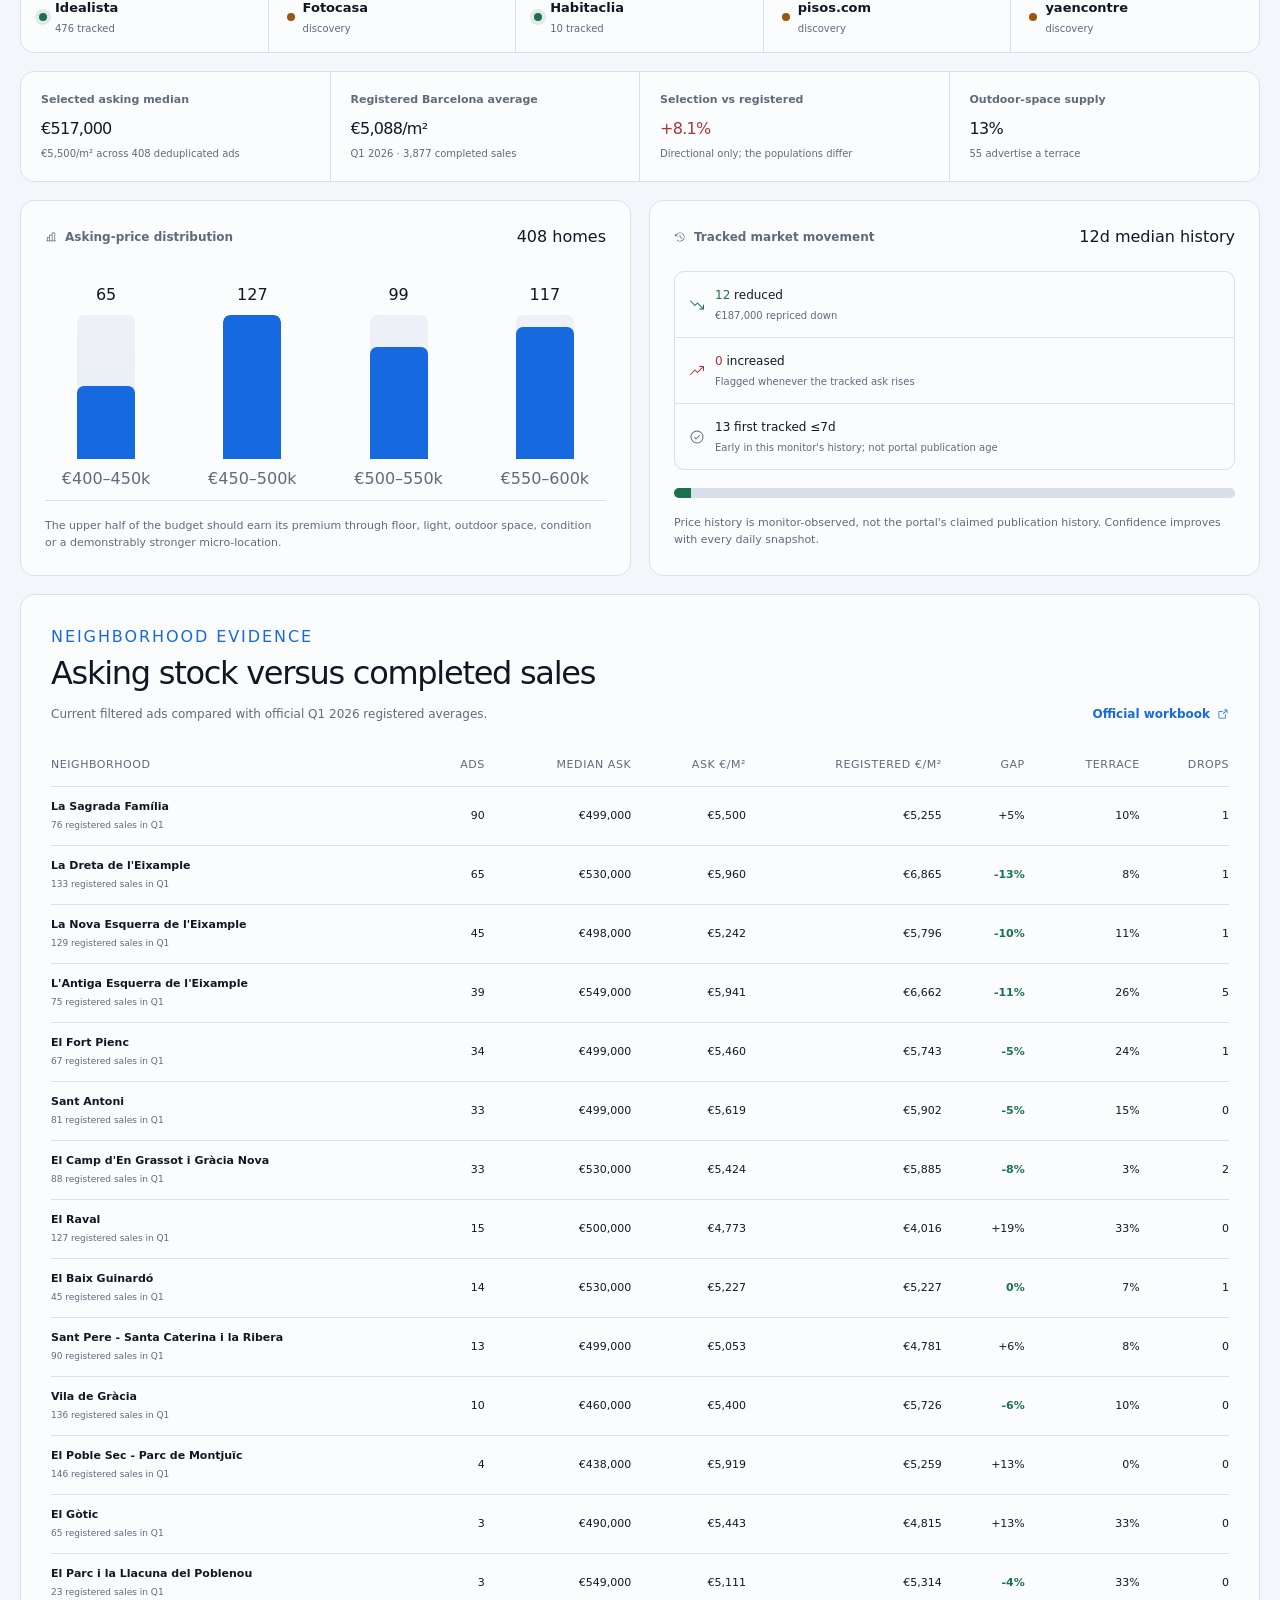
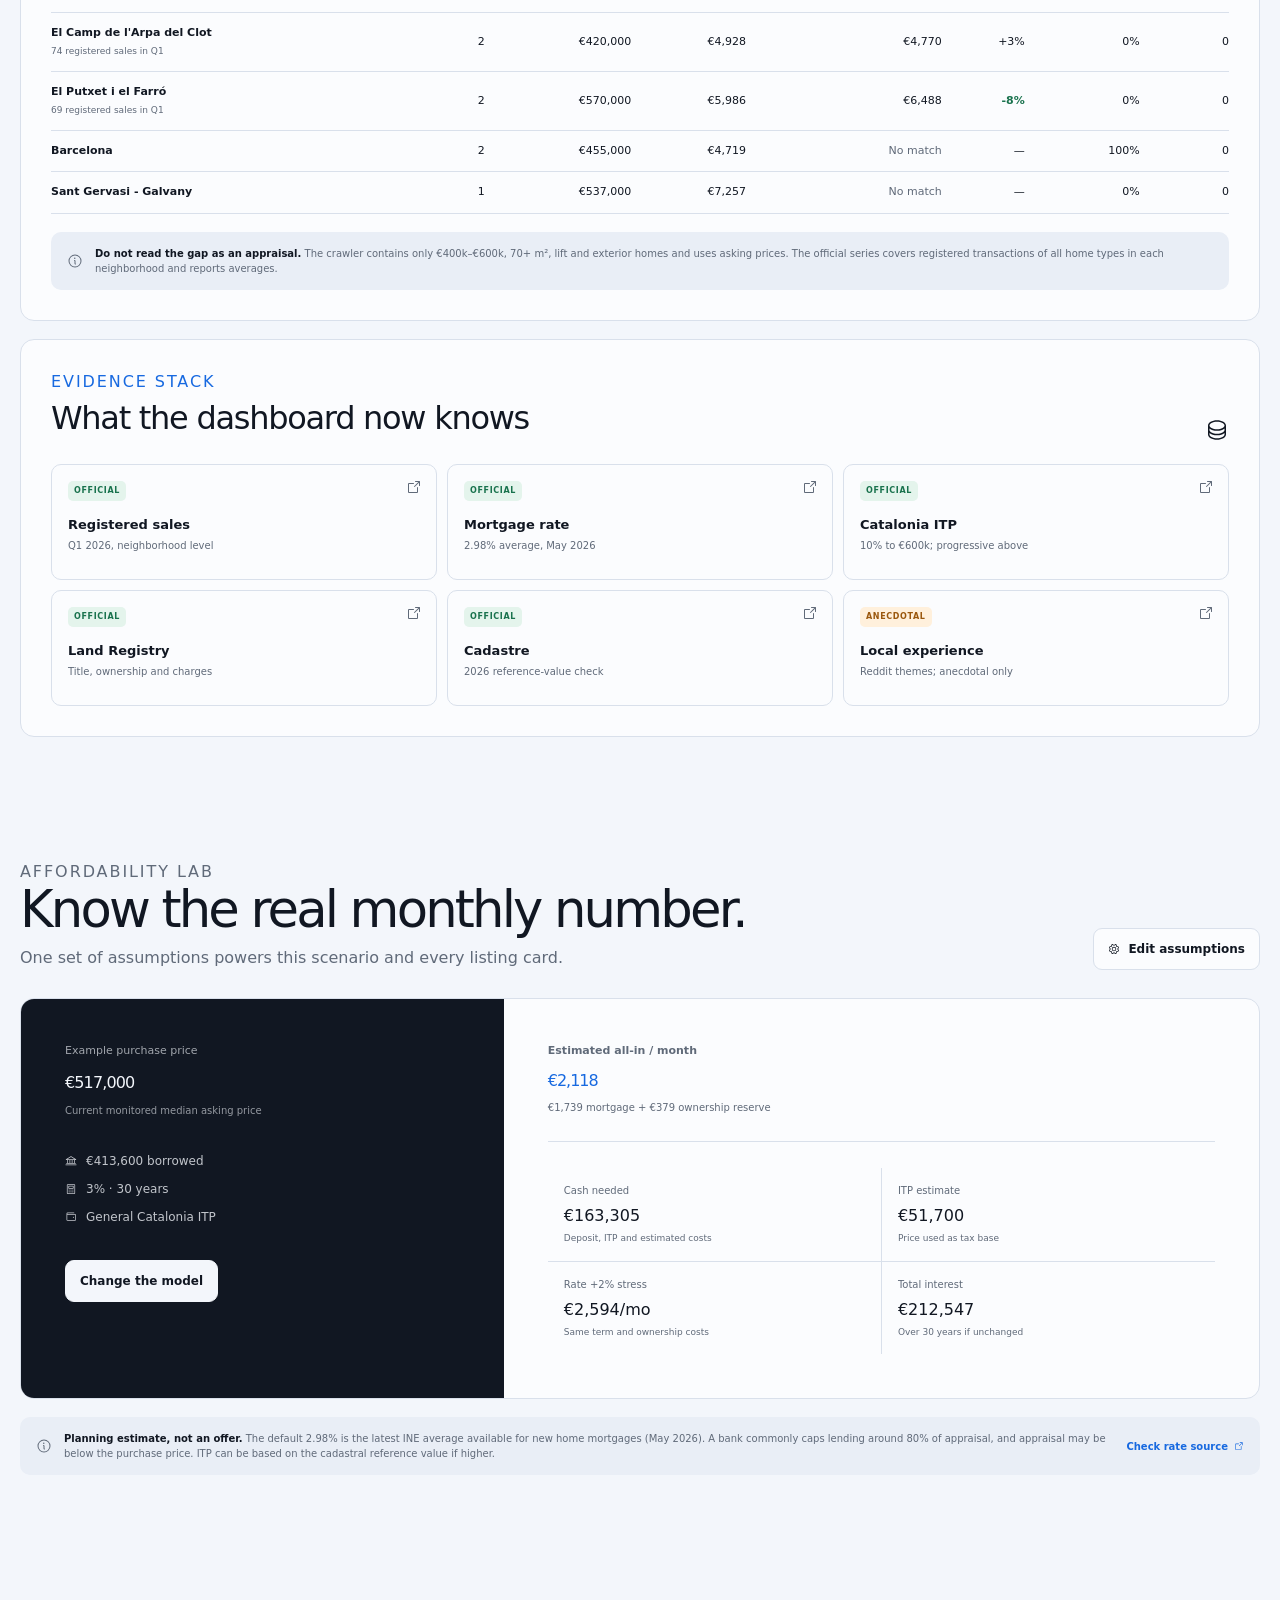
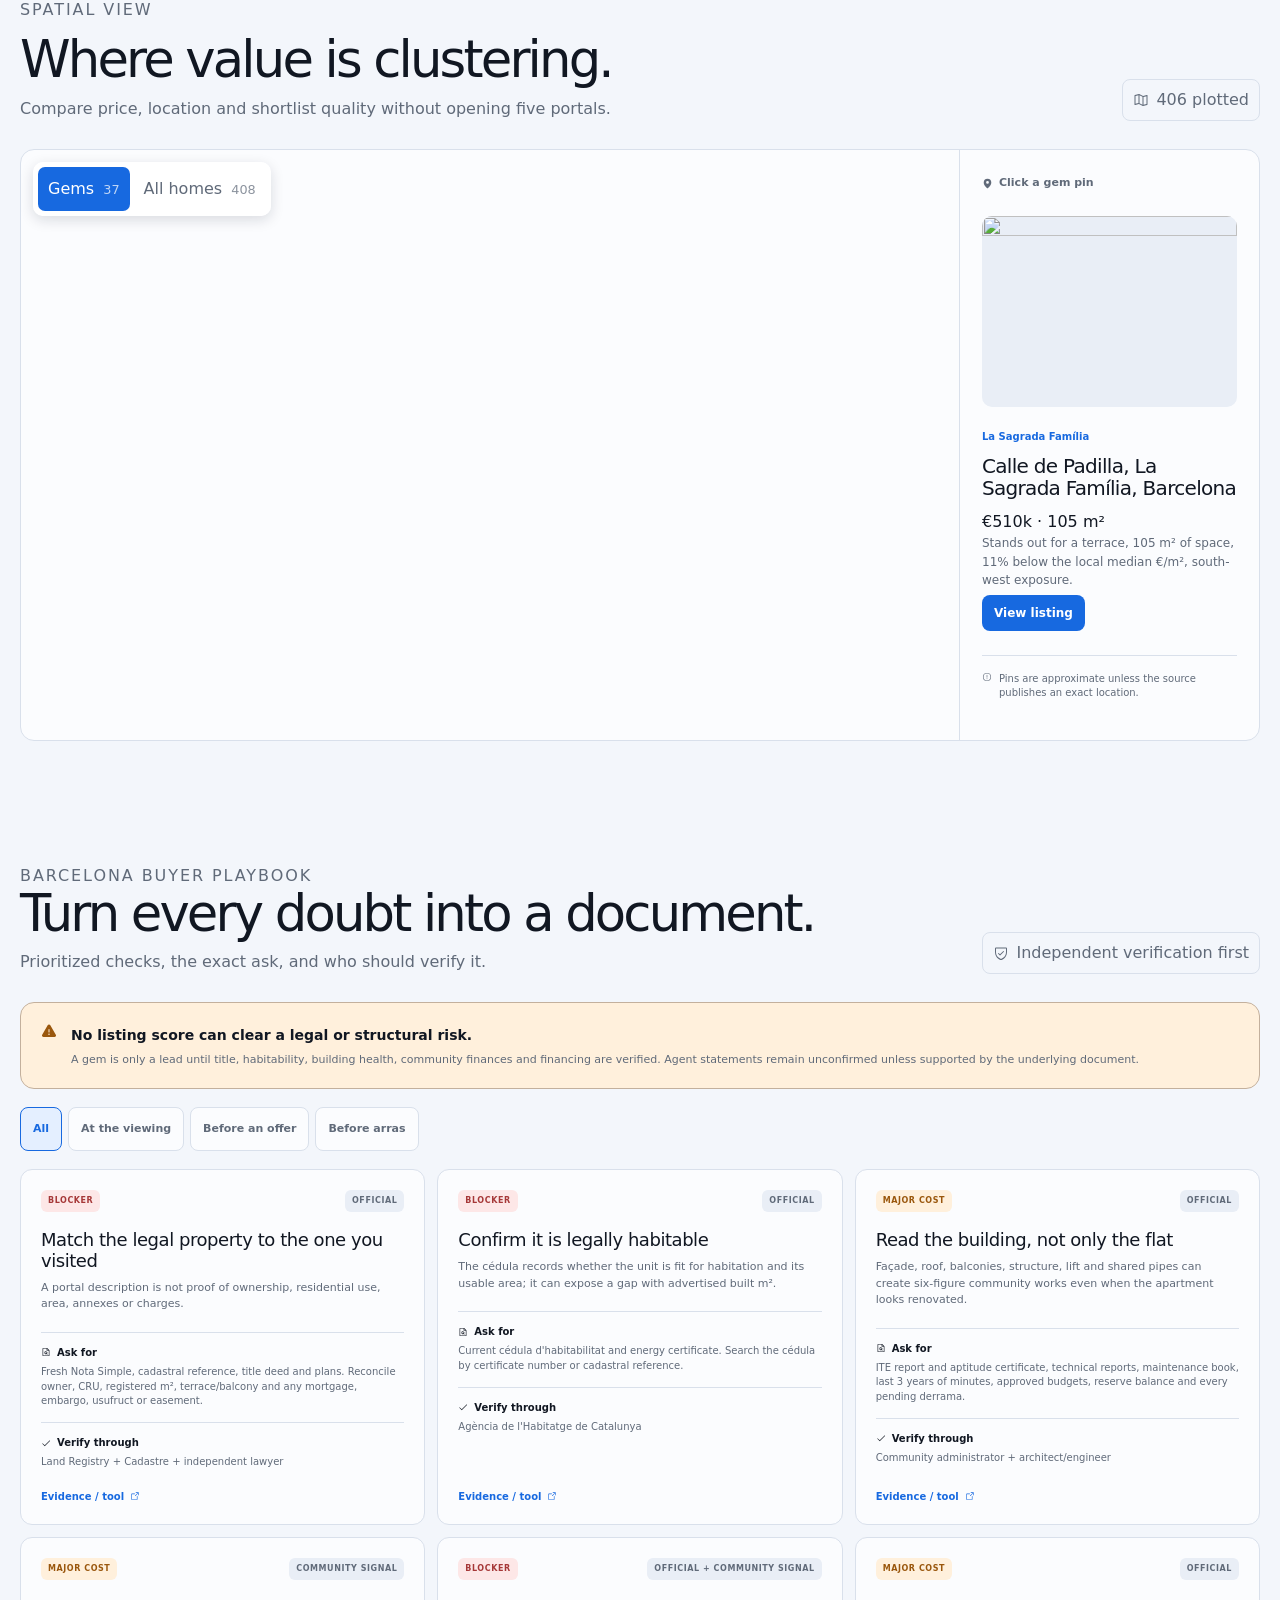
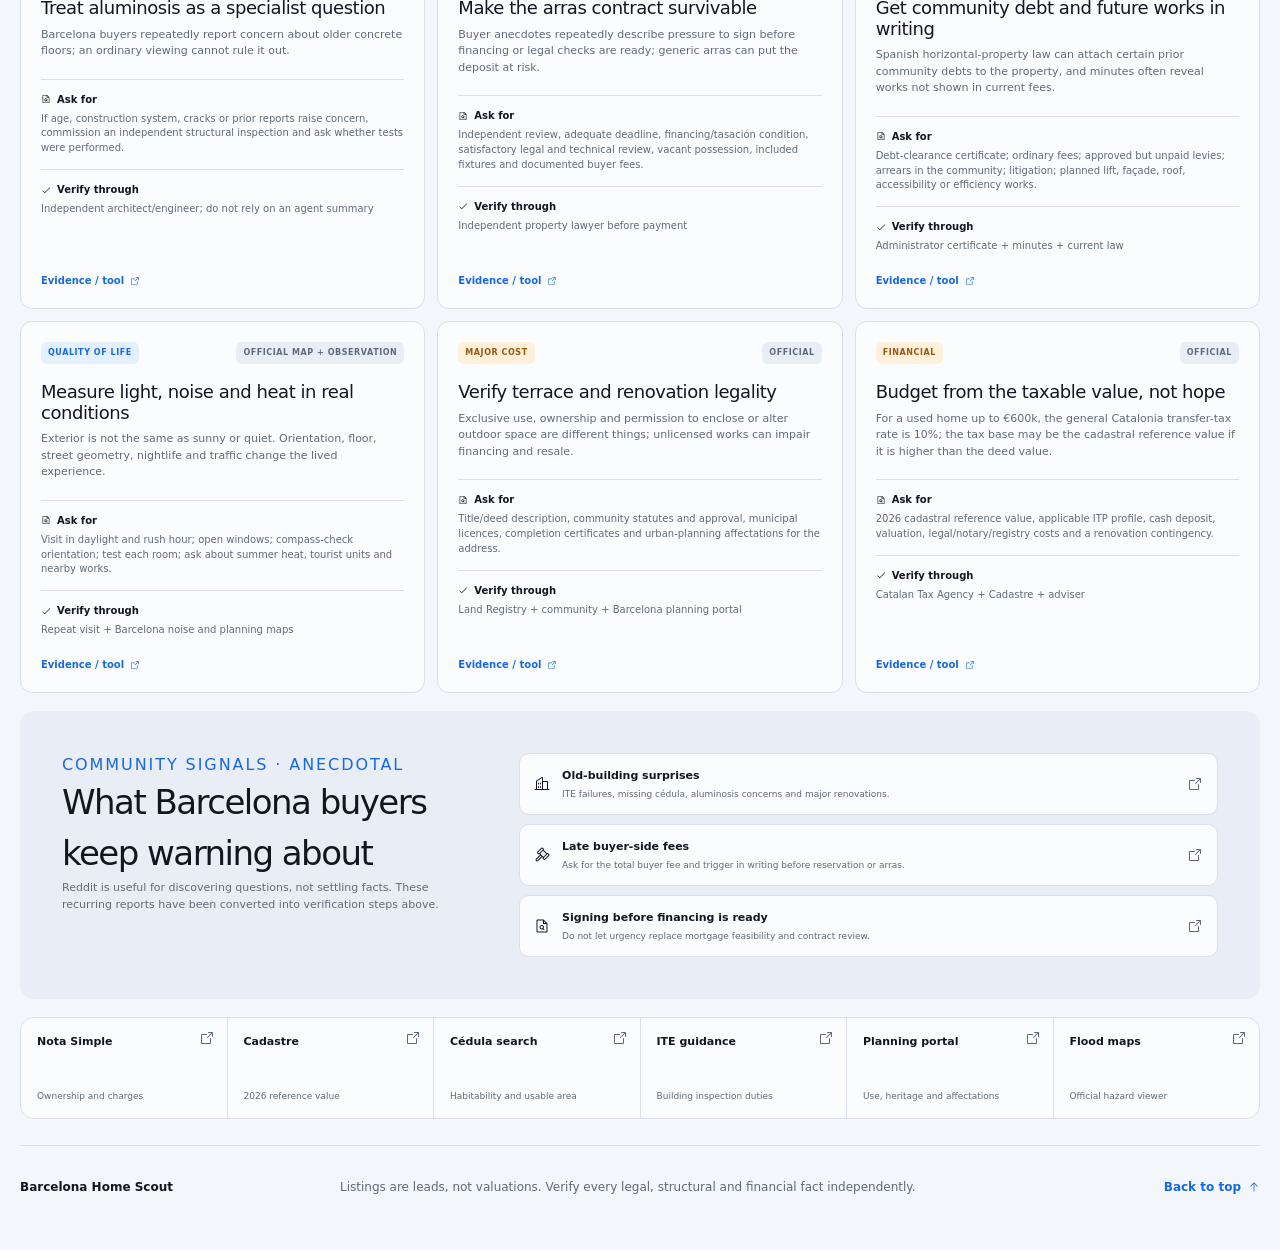
==== commit deda5513: "data: refresh public Barcelona dashboard" ====
--- a/index.html
+++ b/index.html
@@ -18,5 +18,10 @@
   </head>
   <body>
     <div id="root"></div>
+    <script>
+      if (window.location.protocol === "file:") {
+        window.location.replace(`https://demianarc.github.io/${window.location.hash}`);
+      }
+    </script>
   </body>
 </html>
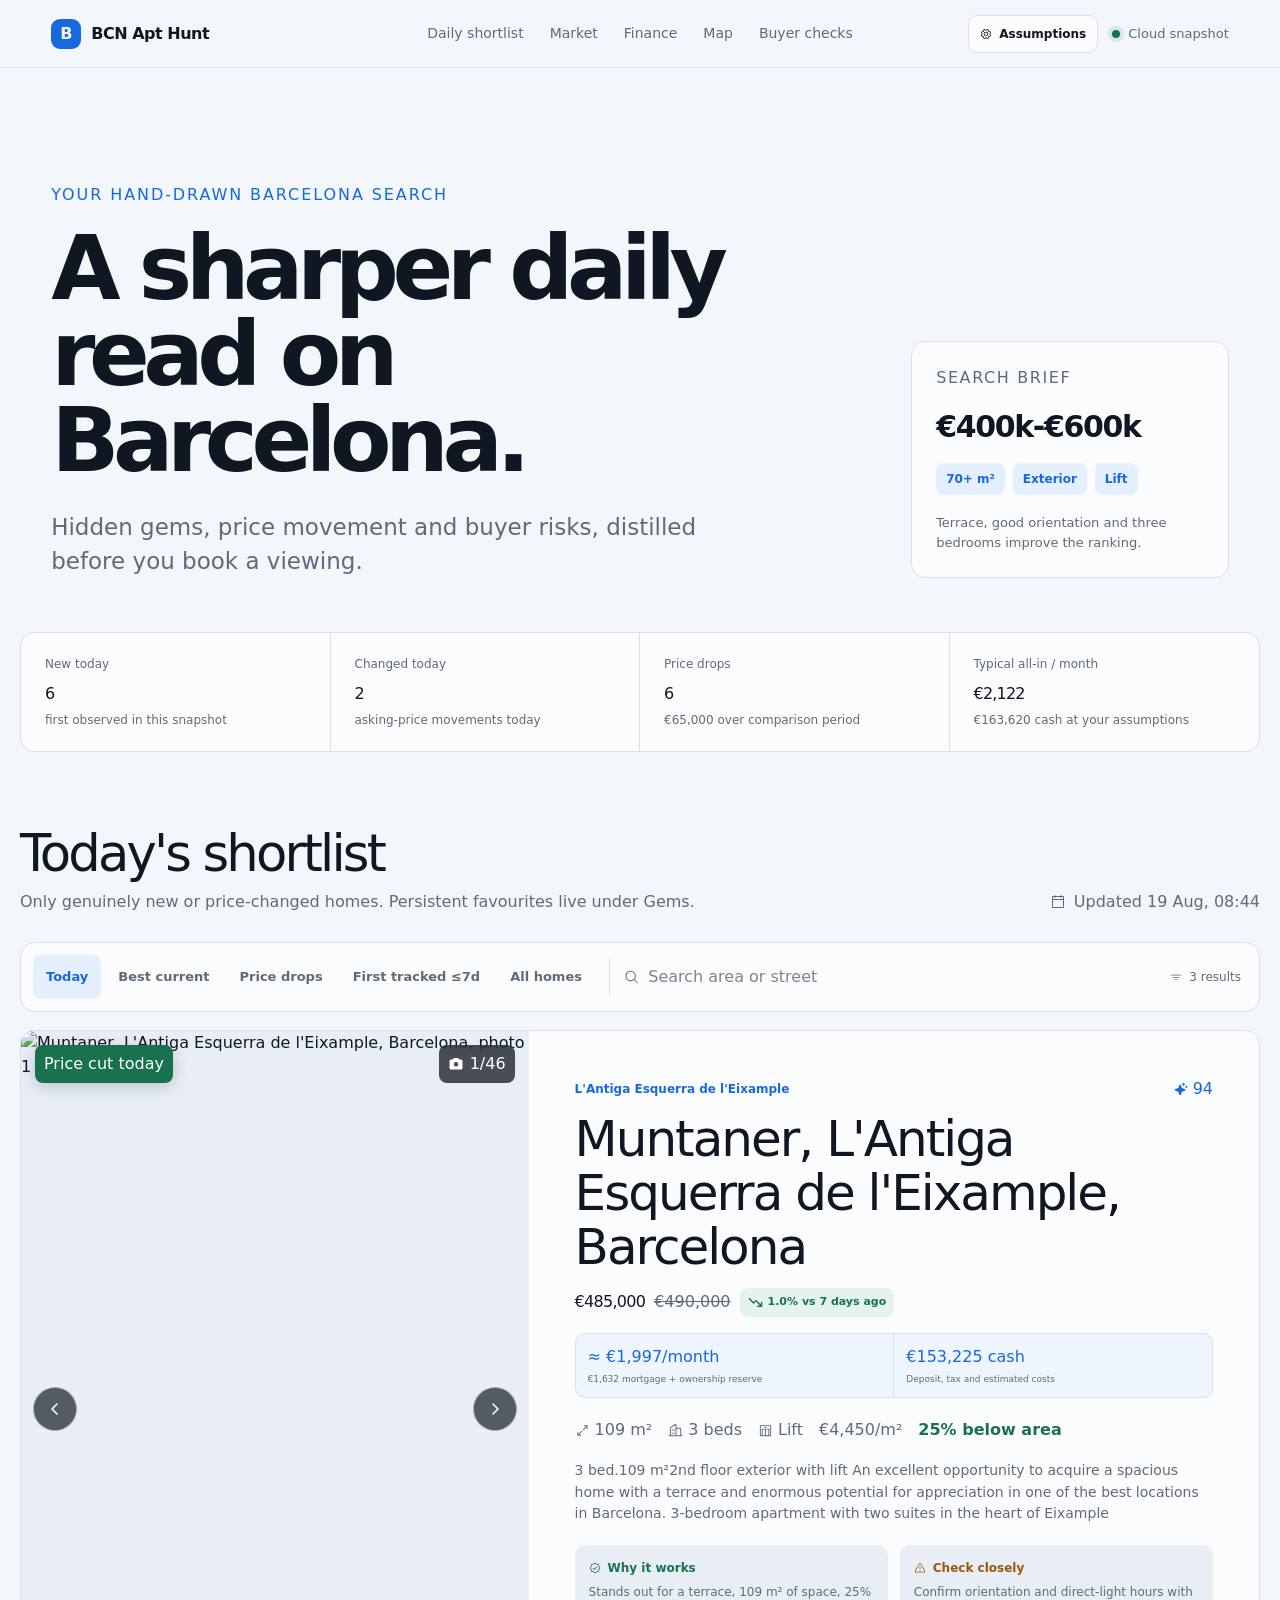
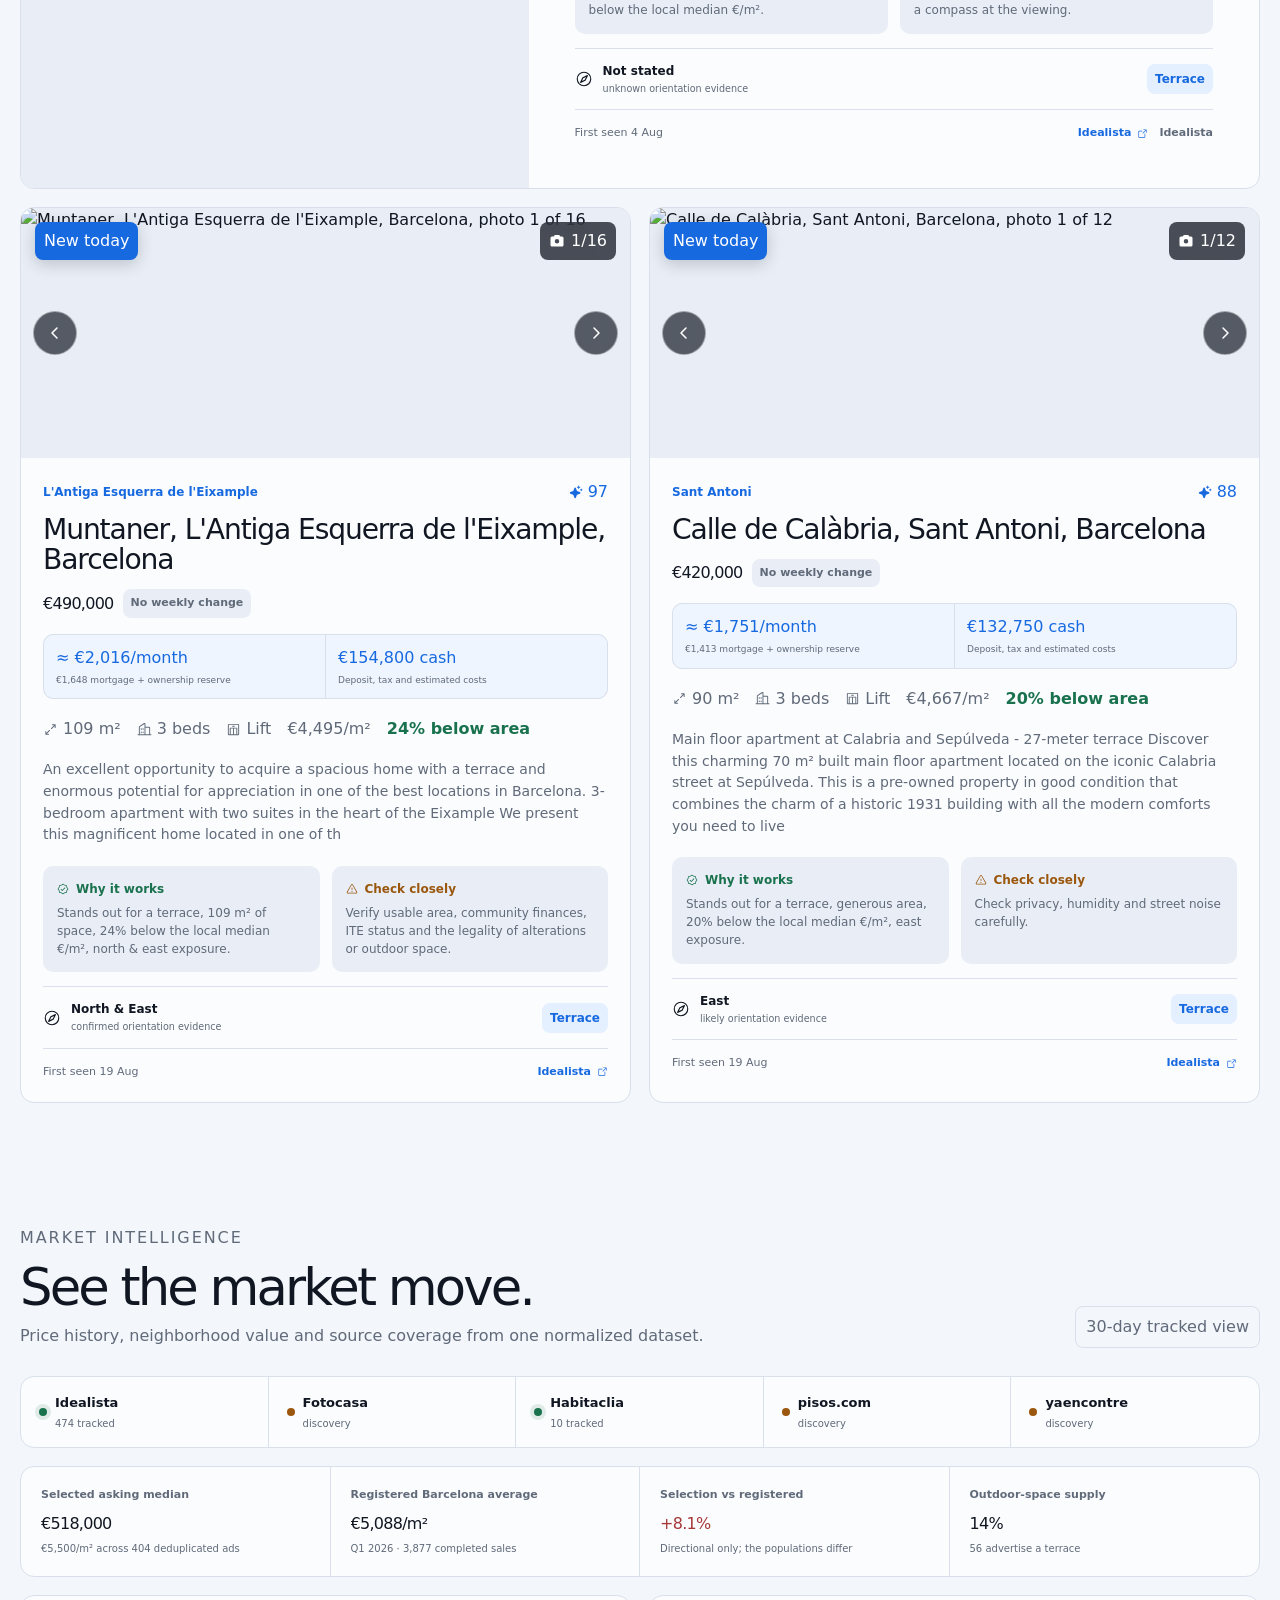
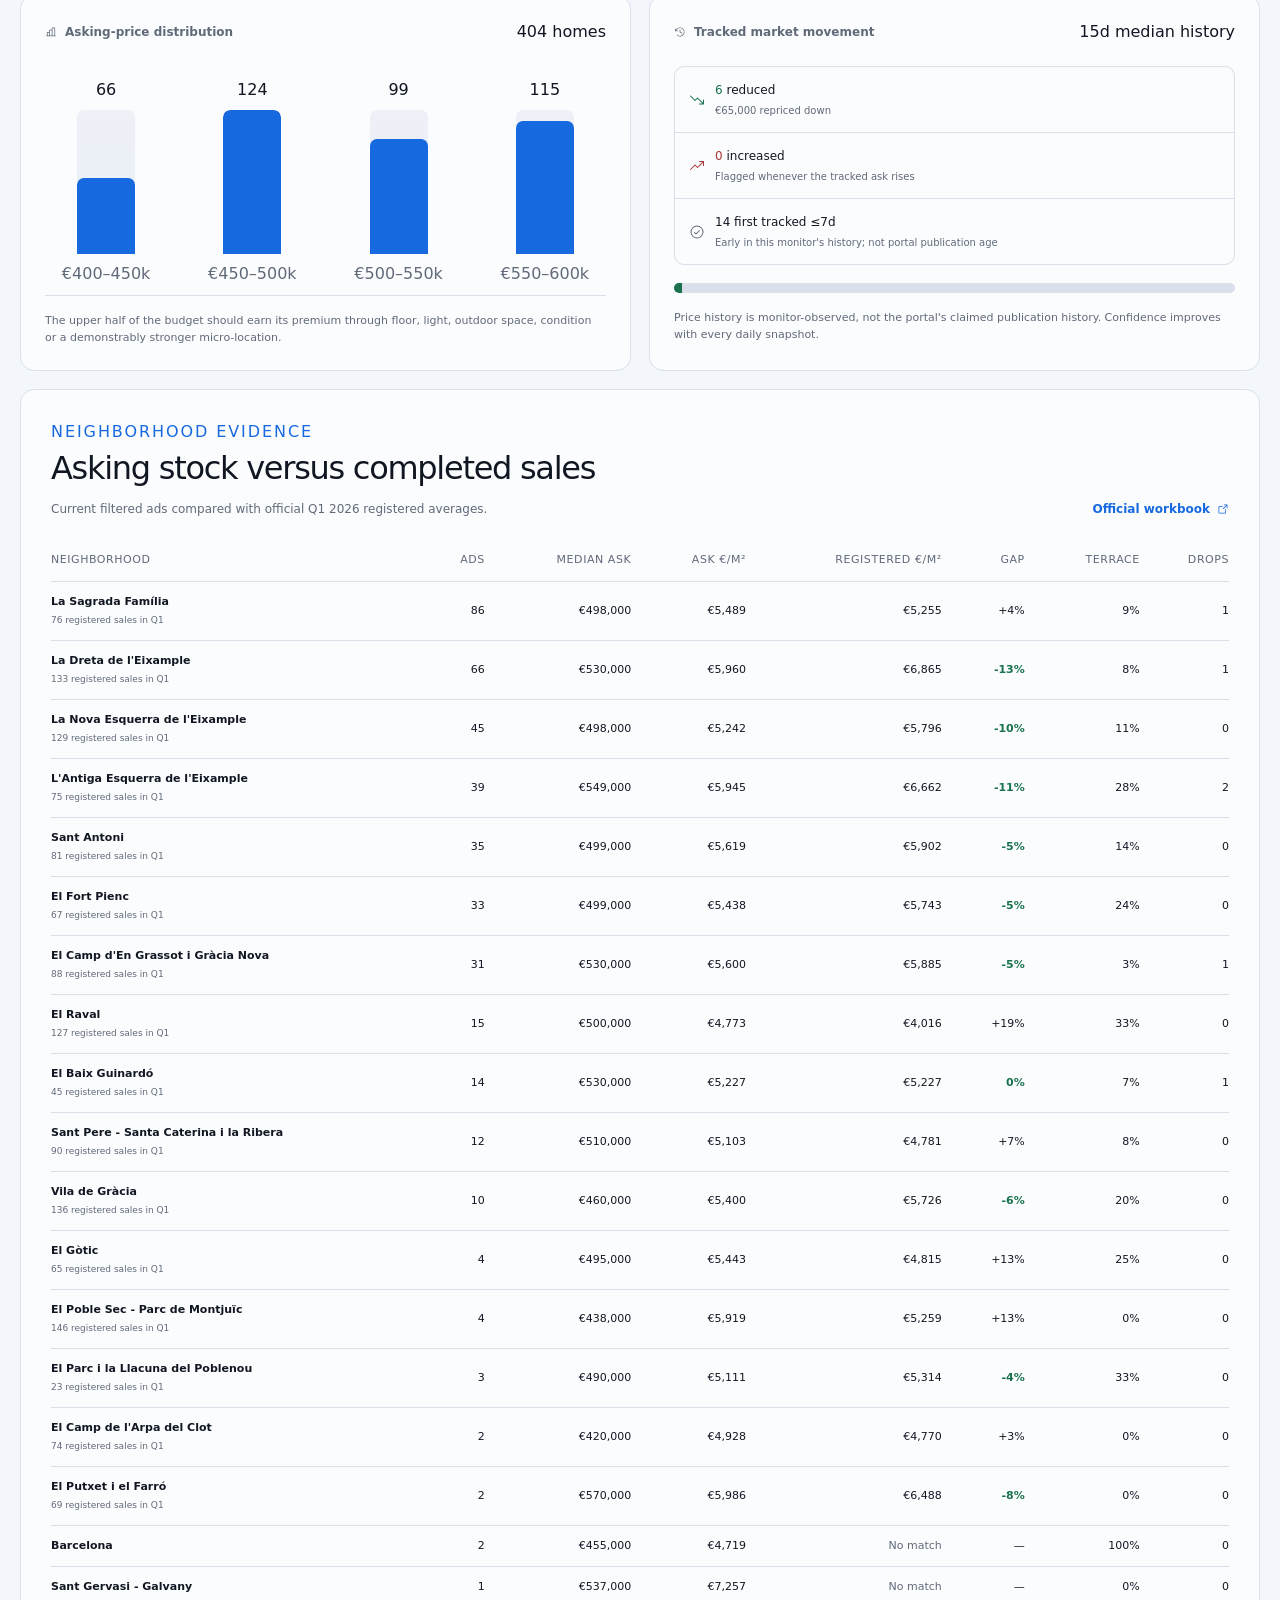
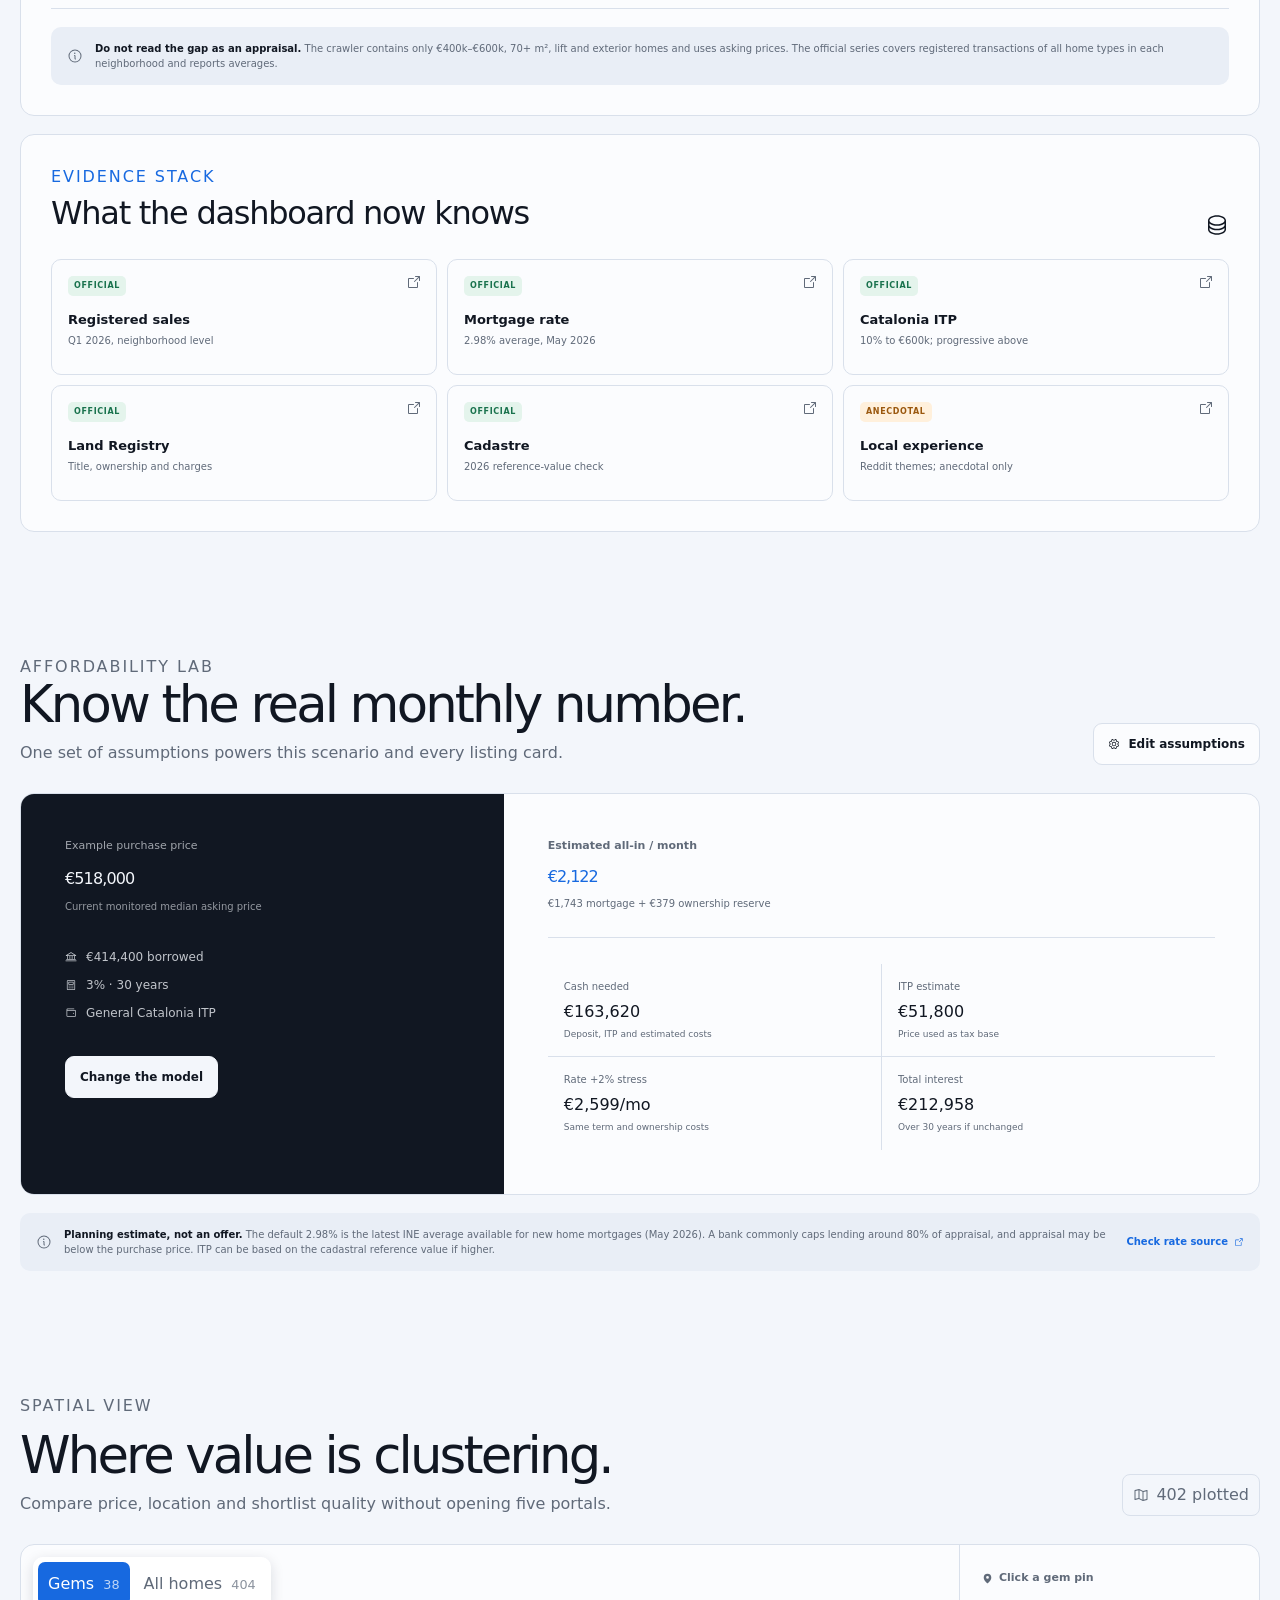
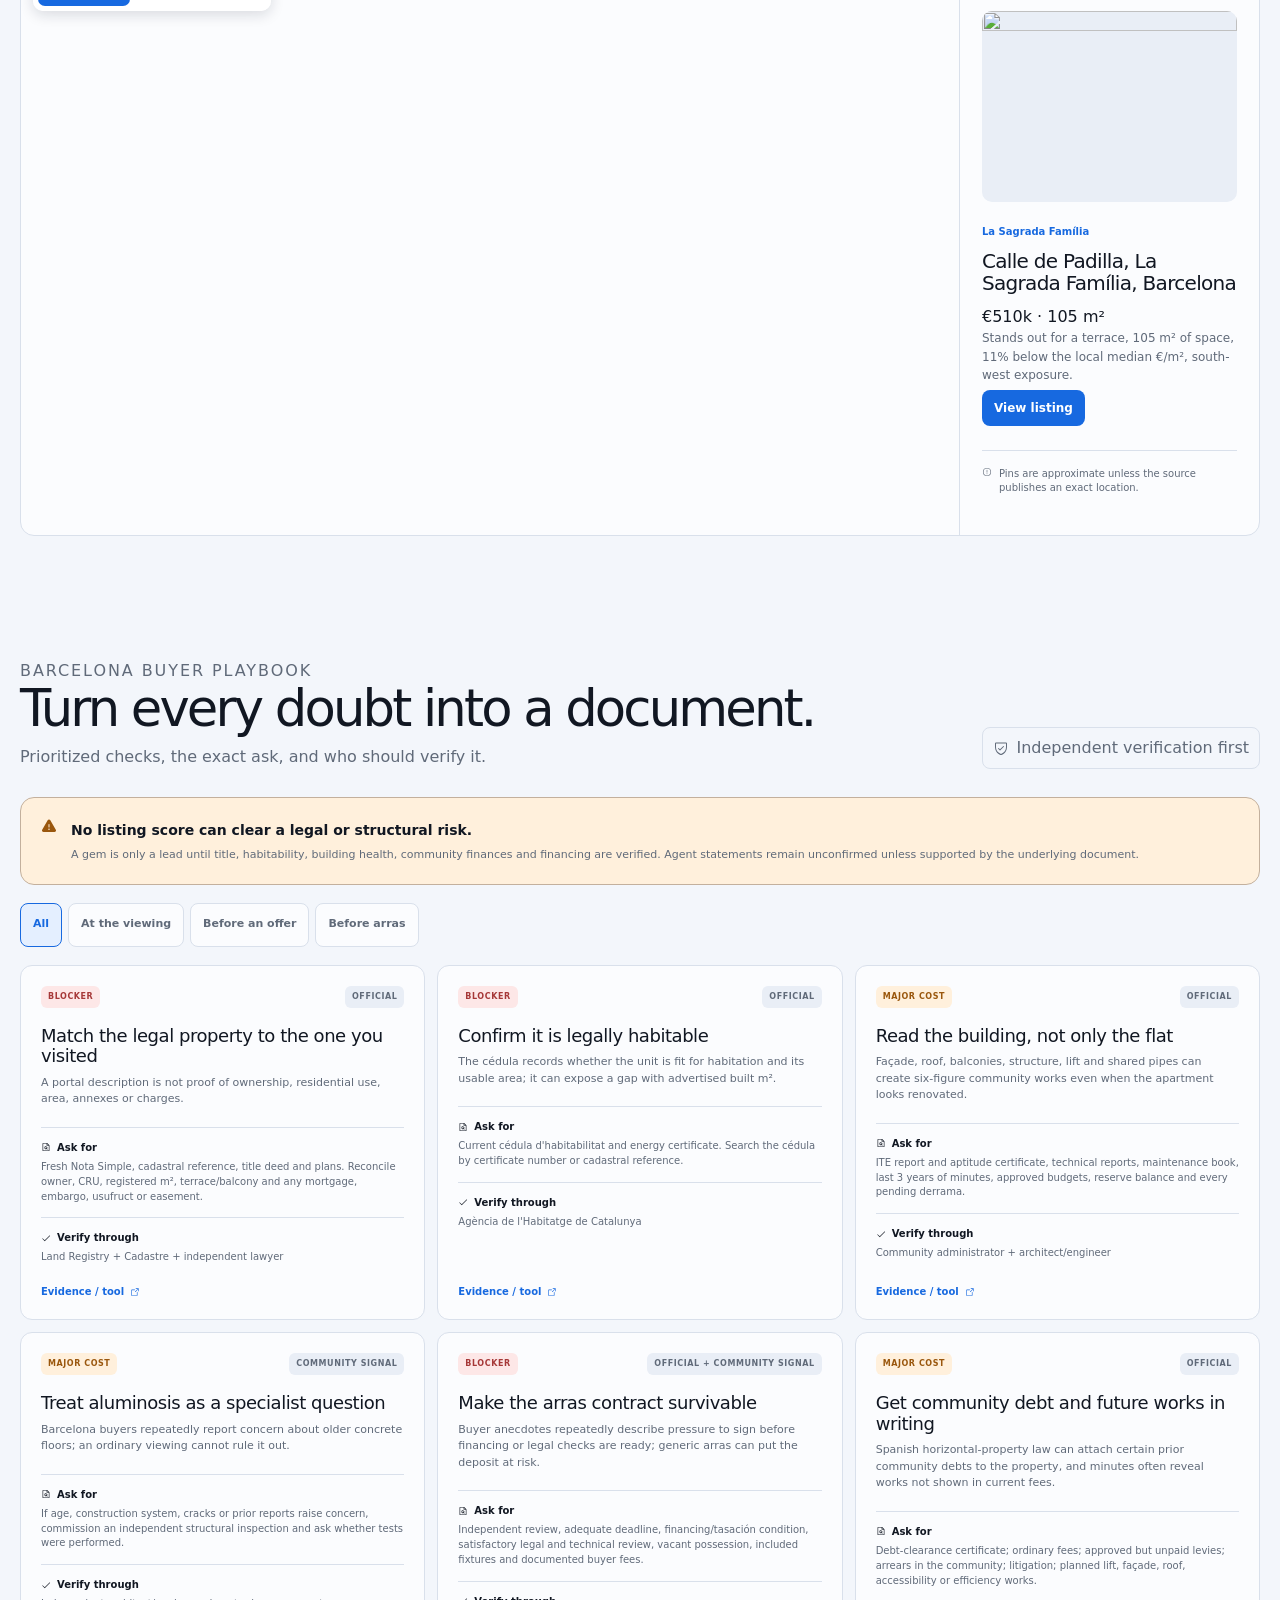
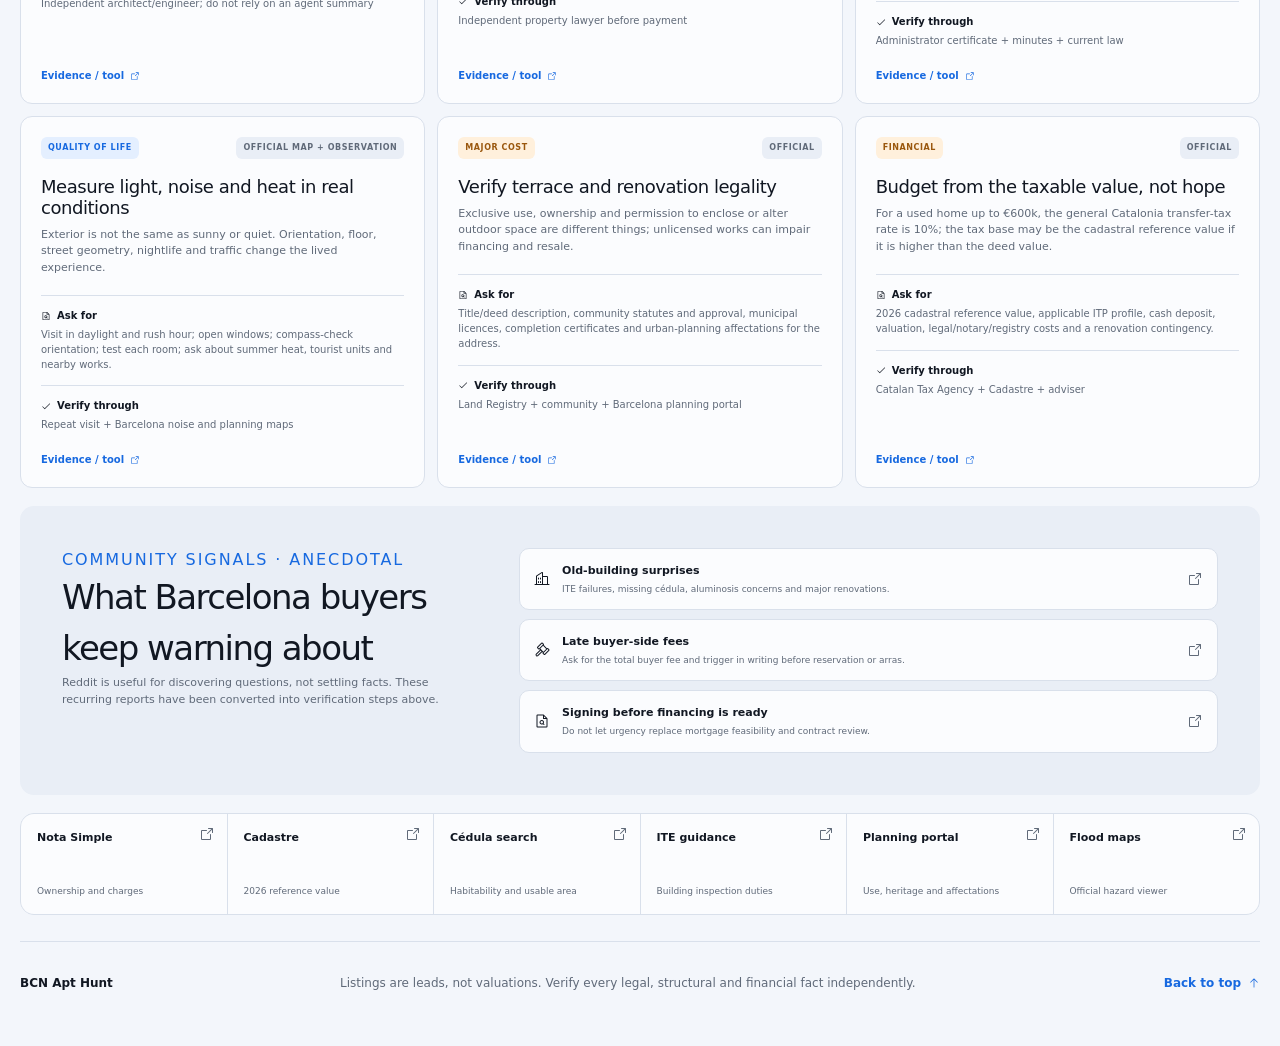
==== commit 30d3e65f: "data: refresh public Barcelona dashboard" ====
--- a/index.html
+++ b/index.html
@@ -3,25 +3,14 @@
   <head>
     <meta charset="UTF-8" />
     <meta name="viewport" content="width=device-width, initial-scale=1.0" />
-    <meta name="theme-color" content="#f3f6fb" />
-    <meta name="description" content="Daily Barcelona home shortlist, price history, market intelligence and buyer checks." />
-    <meta property="og:title" content="Barcelona Home Scout" />
-    <meta property="og:description" content="A sharper daily read on Barcelona property." />
-    <meta property="og:image" content="og.png" />
-    <title>Barcelona Home Scout</title>
-
-    <script type="importmap">
-      {"imports":{"maplibre-gl":"https://esm.sh/maplibre-gl@6.1.0"}}
-    </script>
-    <script type="module" crossorigin src="/assets/index-Cl1sTMTX.js"></script>
-    <link rel="stylesheet" crossorigin href="/assets/index-eO75Ks77.css">
+    <meta http-equiv="refresh" content="0; url=/bcnapthunt/" />
+    <link rel="canonical" href="https://demianarc.github.io/bcnapthunt/" />
+    <title>BCN Apt Hunt</title>
   </head>
   <body>
-    <div id="root"></div>
+    <p>Opening <a href="/bcnapthunt/">BCN Apt Hunt</a>…</p>
     <script>
-      if (window.location.protocol === "file:") {
-        window.location.replace(`https://demianarc.github.io/${window.location.hash}`);
-      }
+      window.location.replace(`/bcnapthunt/${window.location.hash}`);
     </script>
   </body>
 </html>
